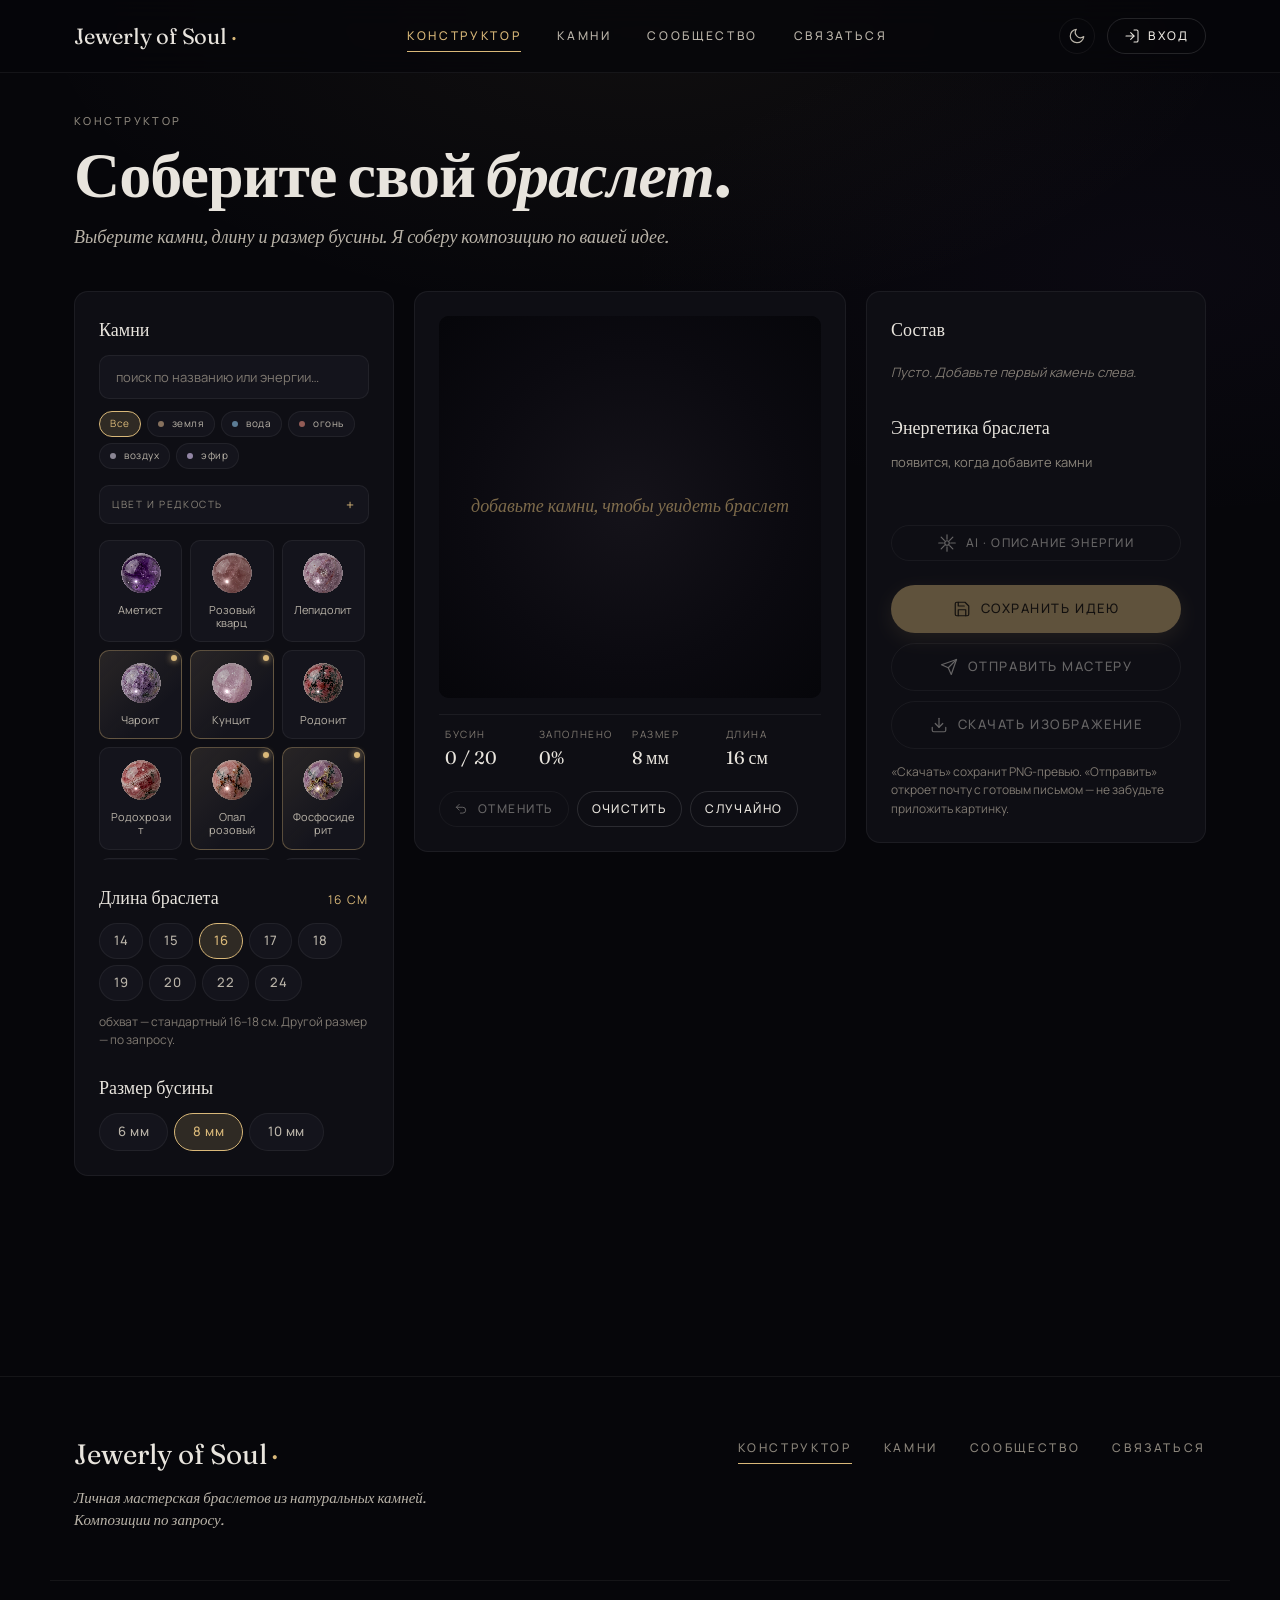
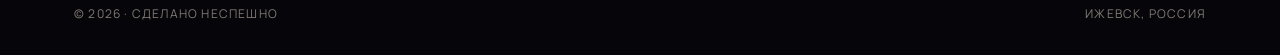
==== constructor.html @ 07721be3 "init: v2 (premium polish) — fork from kamushki_v2 stable" ====
<!DOCTYPE html>
<html lang="ru">
<head>
    <meta charset="UTF-8">
    <meta name="viewport" content="width=device-width, initial-scale=1">
    <script>(function(){try{var t=localStorage.getItem("auraline:v1:theme");document.documentElement.setAttribute("data-theme",t==="light"?"light":"dark");}catch(e){document.documentElement.setAttribute("data-theme","dark");}})();</script>
    <meta name="description" content="Конструктор браслетов Jewerly of Soul — собери свою композицию из натуральных камней.">
    <title>Конструктор · Jewerly of Soul</title>

    <link rel="preconnect" href="https://fonts.googleapis.com">
    <link rel="preconnect" href="https://fonts.gstatic.com" crossorigin>
    <link href="https://fonts.googleapis.com/css2?family=Fraunces:ital,opsz,wght@0,9..144,400;0,9..144,500;0,9..144,600;1,9..144,400&family=Manrope:wght@400;500;600;700&display=swap" rel="stylesheet">

    <link rel="icon" type="image/svg+xml" href="assets/favicon.svg">
    <link rel="apple-touch-icon" href="assets/favicon.svg">
    <link rel="manifest" href="manifest.webmanifest">
    <meta name="theme-color" content="#06060A">
    <meta property="og:type" content="website">
    <meta property="og:site_name" content="Jewerly of Soul">
    <meta property="og:image" content="assets/og-image.svg">
    <meta name="twitter:card" content="summary_large_image">
    <meta property="og:title" content="Конструктор браслета · Jewerly of Soul">
    <meta property="og:description" content="Соберите свой браслет из 66 натуральных камней. AI-описание энергии композиции, сохранение идеи в личный кабинет.">
    <meta property="og:locale" content="ru_RU">
    <meta name="twitter:title" content="Конструктор браслета · Jewerly of Soul">
    <meta name="twitter:description" content="Соберите свой браслет из 66 натуральных камней. AI-описание энергии композиции, сохранение идеи в личный кабинет.">
    <link rel="stylesheet" href="styles/base.css">
    <link rel="stylesheet" href="styles/layout.css">
    <link rel="stylesheet" href="styles/components.css">
    <link rel="stylesheet" href="styles/pages/constructor.css">
</head>
<body data-page="constructor">

    <header id="siteHeader"></header>

    <main class="constructor-page">
        <div class="container">

            <!-- ========== ЗАГОЛОВОК ========== -->
            <header class="constructor-hero">
                <p class="eyebrow">конструктор</p>
                <h1 class="h-1">Соберите свой <em>браслет</em>.</h1>
                <p class="lead">Выберите камни, длину и размер бусины. Я соберу композицию по вашей идее.</p>
            </header>

            <!-- ========== ТРИ КОЛОНКИ ========== -->
            <div class="constructor-grid">

                <!-- ---------- ЛЕВАЯ: палитра ---------- -->
                <aside class="panel panel--left">

                    <!-- Поиск + фильтры -->
                    <section class="panel__section">
                        <h2 class="panel__title">Камни</h2>
                        <input
                            type="search"
                            id="paletteSearch"
                            class="field"
                            placeholder="поиск по названию или энергии…"
                            aria-label="поиск камня">

                        <div class="filter-chips compact" id="elementFilters" role="group" aria-label="фильтр по стихиям">
                            <button class="chip is-active" data-el="all">Все</button>
                            <button class="chip" data-el="земля"  data-element="земля"><span class="chip__icon"></span>земля</button>
                            <button class="chip" data-el="вода"   data-element="вода"><span class="chip__icon"></span>вода</button>
                            <button class="chip" data-el="огонь"  data-element="огонь"><span class="chip__icon"></span>огонь</button>
                            <button class="chip" data-el="воздух" data-element="воздух"><span class="chip__icon"></span>воздух</button>
                            <button class="chip" data-el="эфир"   data-element="эфир"><span class="chip__icon"></span>эфир</button>
                        </div>

                        <details class="filter-extra">
                            <summary>цвет и редкость</summary>
                            <div class="filter-chips compact" id="colorFilters" role="group" aria-label="фильтр по цветам">
                                <button class="chip is-active" data-color="all">Любой</button>
                                <button class="chip color-chip" data-color="черные"     style="--swatch:#15151A">чёрный</button>
                                <button class="chip color-chip" data-color="белые"      style="--swatch:#E8E4DD">белый</button>
                                <button class="chip color-chip" data-color="прозрачные" style="--swatch:#C0CDE0">прозрачный</button>
                                <button class="chip color-chip" data-color="зеленые"    style="--swatch:#4D9B73">зелёный</button>
                                <button class="chip color-chip" data-color="синие"      style="--swatch:#1F3A8A">синий</button>
                                <button class="chip color-chip" data-color="голубые"    style="--swatch:#7BA8C9">голубой</button>
                                <button class="chip color-chip" data-color="красные"    style="--swatch:#B14924">красный</button>
                                <button class="chip color-chip" data-color="оранжевые"  style="--swatch:#D08A48">оранжевый</button>
                                <button class="chip color-chip" data-color="розовые"    style="--swatch:#E5AEC2">розовый</button>
                                <button class="chip color-chip" data-color="фиолетовые" style="--swatch:#7B5BA0">фиолетовый</button>
                                <button class="chip color-chip" data-color="золотые"    style="--swatch:#D9B879">золотой</button>
                                <button class="chip color-chip" data-color="коричневые" style="--swatch:#6E4A2E">коричневый</button>
                            </div>
                            <div class="filter-chips compact" id="rarityFilters" role="group" aria-label="фильтр по редкости" style="margin-top:6px">
                                <button class="chip is-active" data-rarity="all">Все</button>
                                <button class="chip" data-rarity="common">обычные</button>
                                <button class="chip" data-rarity="rare">редкие <span class="rare-dot"></span></button>
                            </div>
                        </details>

                        <div id="palette" class="palette" aria-label="каталог камней"></div>
                    </section>

                    <!-- Длина -->
                    <section class="panel__section">
                        <header class="panel__head">
                            <h2 class="panel__title">Длина браслета</h2>
                            <span id="lengthValue" class="panel__value">18 см</span>
                        </header>
                        <div class="length-chips" id="lengthChips" role="group" aria-label="длина браслета">
                            <button class="chip" data-len="14">14</button>
                            <button class="chip" data-len="15">15</button>
                            <button class="chip is-active" data-len="16">16</button>
                            <button class="chip" data-len="17">17</button>
                            <button class="chip" data-len="18">18</button>
                            <button class="chip" data-len="19">19</button>
                            <button class="chip" data-len="20">20</button>
                            <button class="chip" data-len="22">22</button>
                            <button class="chip" data-len="24">24</button>
                        </div>
                        <p class="panel__hint">обхват — стандартный 16–18 см. Другой размер — по запросу.</p>
                    </section>

                    <!-- Размер бусины -->
                    <section class="panel__section">
                        <header class="panel__head">
                            <h2 class="panel__title">Размер бусины</h2>
                        </header>
                        <div class="size-chips" id="sizeChips" role="group" aria-label="размер бусины">
                            <button class="chip" data-size="6">6 мм</button>
                            <button class="chip is-active" data-size="8">8 мм</button>
                            <button class="chip" data-size="10">10 мм</button>
                        </div>
                    </section>

                </aside>

                <!-- ---------- ЦЕНТР: сцена ---------- -->
                <section class="panel panel--stage">
                    <div class="stage" id="stage">
                        <canvas id="braceletCanvas" width="700" height="700" aria-label="превью браслета"></canvas>
                    </div>
                    <div class="stage-meta">
                        <div class="stage-meta__cell">
                            <span class="stage-meta__label">Бусин</span>
                            <span class="stage-meta__value" id="metaCount">0 / 0</span>
                        </div>
                        <div class="stage-meta__cell">
                            <span class="stage-meta__label">Заполнено</span>
                            <span class="stage-meta__value" id="metaFill">0%</span>
                        </div>
                        <div class="stage-meta__cell">
                            <span class="stage-meta__label">Размер</span>
                            <span class="stage-meta__value" id="metaSize">8 мм</span>
                        </div>
                        <div class="stage-meta__cell">
                            <span class="stage-meta__label">Длина</span>
                            <span class="stage-meta__value" id="metaLength">16 см</span>
                        </div>
                    </div>

                    <div class="stage-actions">
                        <button class="btn btn--ghost btn--sm" id="undoBtn" title="отменить (Ctrl+Z)">
                            <svg class="icon" viewBox="0 0 24 24"><path d="M9 14L4 9l5-5"/><path d="M4 9h11a5 5 0 0 1 0 10h-4"/></svg>
                            Отменить
                        </button>
                        <button class="btn btn--ghost btn--sm" id="clearBtn">Очистить</button>
                        <button class="btn btn--ghost btn--sm" id="randomBtn">Случайно</button>
                    </div>
                </section>

                <!-- ---------- ПРАВАЯ: состав ---------- -->
                <aside class="panel panel--right">

                    <section class="panel__section">
                        <h2 class="panel__title">Состав</h2>
                        <ul id="sequenceList" class="sequence" aria-label="состав браслета">
                            <li class="sequence__empty" id="seqEmpty">Пусто. Добавьте первый камень слева.</li>
                        </ul>
                    </section>

                    <section class="panel__section">
                        <h2 class="panel__title">Энергетика браслета</h2>
                        <div id="energyTags" class="energy-tags" aria-live="polite">
                            <span class="muted" style="font-size:13px;">появится, когда добавите камни</span>
                        </div>
                        <p id="energyHint" class="panel__hint" style="margin-top:14px"></p>
                        <button id="aiBtn" class="btn btn--ghost btn--sm" style="margin-top:14px" disabled>
                            <svg class="icon" viewBox="0 0 24 24"><circle cx="12" cy="12" r="3"/><path d="M12 1v6M12 17v6M4.22 4.22l4.24 4.24M15.54 15.54l4.24 4.24M1 12h6M17 12h6M4.22 19.78l4.24-4.24M15.54 8.46l4.24-4.24"/></svg>
                            AI · описание энергии
                        </button>
                        <div id="aiResult" class="ai-result" hidden></div>
                    </section>

                    <section class="panel__section panel__section--actions">
                        <button id="saveBtn" class="btn btn--primary btn--block" disabled>
                            <svg class="icon" viewBox="0 0 24 24"><path d="M19 21H5a2 2 0 0 1-2-2V5a2 2 0 0 1 2-2h11l5 5v11a2 2 0 0 1-2 2z"/><path d="M17 21v-8H7v8M7 3v5h8"/></svg>
                            Сохранить идею
                        </button>
                        <button id="sendBtn" class="btn btn--ghost btn--block" style="margin-top:10px" disabled>
                            <svg class="icon" viewBox="0 0 24 24"><path d="M22 2L11 13"/><path d="M22 2l-7 20-4-9-9-4 20-7z"/></svg>
                            Отправить мастеру
                        </button>
                        <button id="downloadBtn" class="btn btn--ghost btn--block" style="margin-top:10px" disabled>
                            <svg class="icon" viewBox="0 0 24 24"><path d="M21 15v4a2 2 0 0 1-2 2H5a2 2 0 0 1-2-2v-4"/><path d="M7 10l5 5 5-5"/><path d="M12 15V3"/></svg>
                            Скачать изображение
                        </button>
                        <p class="panel__hint" style="margin-top:14px">
                            «Скачать» сохранит PNG-превью. «Отправить» откроет почту с готовым письмом —
                            не забудьте приложить картинку.
                        </p>
                    </section>

                </aside>
            </div>
        </div>
    </main>

    <footer id="siteFooter"></footer>

    <script type="module" src="js/ui/layout.js"></script>
    <script type="module" src="js/pages/constructor.js"></script>
</body>
</html>
---- styles/base.css ----
/* =================================================================
 * base.css — reset + типографика + базовые элементы
 * ВАЖНО: @import должен быть ПЕРВОЙ строкой (после комментариев),
 * иначе токены не загрузятся и весь дизайн поедет.
 * ================================================================= */

@import url('tokens.css');

*, *::before, *::after { box-sizing: border-box; }
* { margin: 0; padding: 0; }

html { scroll-behavior: smooth; }

body {
    font-family: var(--font-ui);
    font-size: var(--text-base);
    line-height: 1.5;
    color: var(--text);
    background-color: var(--bg);
    background-image:
        radial-gradient(ellipse 80% 60% at 50% 0%, rgba(217, 184, 121, 0.05) 0%, transparent 60%),
        radial-gradient(ellipse 60% 40% at 90% 30%, rgba(124, 79, 191, 0.04) 0%, transparent 70%);
    background-attachment: fixed;
    min-height: 100vh;
    -webkit-font-smoothing: antialiased;
    text-rendering: optimizeLegibility;
}

img, svg, canvas, video { display: block; max-width: 100%; }

button, input, select, textarea {
    font: inherit;
    color: inherit;
    background: none;
    border: none;
}

button { cursor: pointer; }

a {
    color: inherit;
    text-decoration: none;
    transition: color var(--dur-mid) var(--ease);
}

a:hover { color: var(--accent); }

::selection { background: var(--accent-soft); color: var(--accent); }

/* --- Focus-rings (видимы только при keyboard-навигации) ------- */
:focus { outline: none; }
:focus-visible {
    outline: none;
    box-shadow: var(--focus-ring);
    border-radius: var(--radius-sm);
}
/* Для chip/button focus-ring подкручен под форму */
.chip:focus-visible,
.btn:focus-visible {
    outline: none;
    box-shadow: var(--focus-ring);
}

/* --- prefers-reduced-motion: гасим transition вне токенов ---- */
@media (prefers-reduced-motion: reduce) {
    *, *::before, *::after {
        animation-duration: 0.01ms !important;
        animation-iteration-count: 1 !important;
        transition-duration: 0.01ms !important;
        scroll-behavior: auto !important;
    }
}

/* --- Типографические утилиты ----------------------------------- */

.font-display {
    font-family: var(--font-display);
    font-weight: 400;
    letter-spacing: -0.01em;
    line-height: 1.1;
}

.font-display em,
.font-display .em {
    font-style: italic;
    color: var(--accent);
    font-weight: 400;
}

.eyebrow {
    font-family: var(--font-ui);
    font-size: var(--text-xxs);
    letter-spacing: 0.22em;
    text-transform: uppercase;
    color: var(--text-muted);
    font-weight: 500;
}

.muted { color: var(--text-muted); }
.soft  { color: var(--text-soft); }
.accent{ color: var(--accent); }

.h-1 { font-family: var(--font-display); font-size: clamp(40px, 6vw, var(--text-3xl)); line-height: 1.05; letter-spacing: -0.015em; }
.h-2 { font-family: var(--font-display); font-size: clamp(32px, 4vw, var(--text-2xl)); line-height: 1.1; letter-spacing: -0.01em; }
.h-3 { font-family: var(--font-display); font-size: var(--text-xl); line-height: 1.2; }
.h-4 { font-family: var(--font-display); font-size: var(--text-lg); line-height: 1.3; }

.lead {
    font-family: var(--font-display);
    font-style: italic;
    font-size: var(--text-md);
    color: var(--text-soft);
    line-height: 1.55;
}

/* --- Контейнер ------------------------------------------------- */

.container {
    width: 100%;
    max-width: var(--container);
    margin-inline: auto;
    padding-inline: var(--gutter);
}

/* --- Утилиты -------------------------------------------------- */

.is-hidden { display: none !important; }
.visually-hidden,
.sr-only {
    position: absolute; width: 1px; height: 1px;
    margin: -1px; padding: 0; border: 0;
    overflow: hidden; clip: rect(0 0 0 0);
    white-space: nowrap;
}

/* =================================================================
 * UTILITY CLASSES
 * Краткие переиспользуемые классы. Не злоупотреблять — для
 * крупных блоков лучше делать семантические BEM-классы.
 * ============================================================== */

/* Display */
.u-flex       { display: flex; }
.u-flex-col   { display: flex; flex-direction: column; }
.u-grid       { display: grid; }
.u-inline     { display: inline; }
.u-block      { display: block; }
.u-inline-block { display: inline-block; }
.u-inline-flex  { display: inline-flex; }

/* Flex выравнивание */
.u-items-center  { align-items: center; }
.u-items-start   { align-items: flex-start; }
.u-items-end     { align-items: flex-end; }
.u-items-baseline{ align-items: baseline; }
.u-justify-center  { justify-content: center; }
.u-justify-between { justify-content: space-between; }
.u-justify-end     { justify-content: flex-end; }
.u-flex-wrap     { flex-wrap: wrap; }
.u-flex-1        { flex: 1; }

/* Gap по spacing-токенам */
.u-gap-1 { gap: var(--space-1); }
.u-gap-2 { gap: var(--space-2); }
.u-gap-3 { gap: var(--space-3); }
.u-gap-4 { gap: var(--space-4); }
.u-gap-5 { gap: var(--space-5); }
.u-gap-6 { gap: var(--space-6); }
.u-gap-7 { gap: var(--space-7); }

/* Margin top/bottom по spacing-токенам */
.u-mt-1 { margin-top: var(--space-1); }
.u-mt-2 { margin-top: var(--space-2); }
.u-mt-3 { margin-top: var(--space-3); }
.u-mt-4 { margin-top: var(--space-4); }
.u-mt-5 { margin-top: var(--space-5); }
.u-mt-6 { margin-top: var(--space-6); }
.u-mt-7 { margin-top: var(--space-7); }
.u-mb-1 { margin-bottom: var(--space-1); }
.u-mb-2 { margin-bottom: var(--space-2); }
.u-mb-3 { margin-bottom: var(--space-3); }
.u-mb-4 { margin-bottom: var(--space-4); }
.u-mb-5 { margin-bottom: var(--space-5); }
.u-mb-6 { margin-bottom: var(--space-6); }
.u-mb-7 { margin-bottom: var(--space-7); }

/* Текстовые утилиты */
.u-text-xs    { font-size: var(--text-xs); }
.u-text-sm    { font-size: var(--text-sm); }
.u-text-base  { font-size: var(--text-base); }
.u-text-md    { font-size: var(--text-md); }
.u-text-lg    { font-size: var(--text-lg); }
.u-text-center{ text-align: center; }
.u-text-right { text-align: right; }
.u-text-left  { text-align: left; }
.u-uppercase  { text-transform: uppercase; letter-spacing: 0.12em; }

/* Цвета */
.u-text-muted   { color: var(--text-muted); }
.u-text-soft    { color: var(--text-soft); }
.u-text-faint   { color: var(--text-faint); }
.u-text-accent  { color: var(--accent); }

/* Ширина / выравнивание */
.u-full     { width: 100%; }
.u-max-w-sm { max-width: 420px; }
.u-max-w-md { max-width: 640px; }
.u-max-w-lg { max-width: 920px; }
.u-mx-auto  { margin-inline: auto; }

/* Радиус */
.u-rounded-sm { border-radius: var(--radius-sm); }
.u-rounded-md { border-radius: var(--radius-md); }
.u-rounded-lg { border-radius: var(--radius-lg); }
.u-rounded-full { border-radius: var(--radius-full); }

.divider {
    height: 1px;
    background: var(--border);
    margin-block: 80px;
}

/* ----- Премиум-разделитель «золотая нить»: расходится из тонкой
 *       линии в центре в прозрачные концы. Используется между
 *       секциями ради «дыхания» полотна.
 */
.divider-thin {
    display: block;
    width: 100%;
    height: 1px;
    border: 0;
    margin-block: var(--space-9);
    background: linear-gradient(
        to right,
        transparent 0%,
        rgba(217, 184, 121, 0.32) 50%,
        transparent 100%
    );
}

@media (max-width: 720px) {
    .divider { margin-block: 48px; }
    .divider-thin { margin-block: var(--space-7); }
    :root { --gutter: 16px; }
}

/* =================================================================
 * SCROLL-REVEAL — общая анимация появления секций
 * Все блоки с [data-reveal] стартуют opacity:0 + translateY,
 * после .is-revealed мягко въезжают.
 * ============================================================== */

[data-reveal] {
    opacity: 0;
    transform: translateY(28px);
    transition:
        opacity calc(var(--dur-page) * 0.9) var(--ease-out),
        transform calc(var(--dur-page) * 0.9) var(--ease-out);
    will-change: opacity, transform;
}

[data-reveal].is-revealed {
    opacity: 1;
    transform: translateY(0);
}

/* Stagger для прямых детей — задержка через CSS-переменную */
.reveal-stagger-child {
    opacity: 0;
    transform: translateY(20px);
    animation: reveal-fade-up var(--dur-page) var(--ease-out) forwards;
    animation-delay: var(--reveal-delay, 0ms);
}

@keyframes reveal-fade-up {
    from { opacity: 0; transform: translateY(20px); }
    to   { opacity: 1; transform: translateY(0); }
}

@media (prefers-reduced-motion: reduce) {
    [data-reveal], [data-reveal].is-revealed,
    .reveal-stagger-child {
        opacity: 1 !important;
        transform: none !important;
        animation: none !important;
        transition: none !important;
    }
}

/* =================================================================
 * VIEW TRANSITIONS API — плавный кроссфейд между страницами
 * (Chrome/Edge 126+; Firefox/Safari игнорируют).
 * ============================================================== */

@view-transition {
    navigation: auto;
}

::view-transition-old(root),
::view-transition-new(root) {
    animation-duration: 320ms;
    animation-timing-function: cubic-bezier(0.4, 0, 0.2, 1);
}

::view-transition-old(root) {
    animation-name: vt-fade-out;
}
::view-transition-new(root) {
    animation-name: vt-fade-in;
}

@keyframes vt-fade-out {
    from { opacity: 1; }
    to   { opacity: 0; }
}
@keyframes vt-fade-in {
    from { opacity: 0; transform: translateY(8px); }
    to   { opacity: 1; transform: translateY(0); }
}

@media (prefers-reduced-motion: reduce) {
    ::view-transition-old(root),
    ::view-transition-new(root) { animation: none; }
}

/* =================================================================
 * DISPLAY-ТИПОГРАФИКА
 * Гипер-крупные размеры для премиум-акцентов (proof-цифры,
 * редкие keynote-заголовки).
 * ============================================================== */

.h-display-xl {
    font-family: var(--font-display);
    font-size: clamp(64px, 12vw, 144px);
    line-height: 0.95;
    letter-spacing: -0.035em;
    font-weight: 400;
}

.h-display-xl em {
    font-style: italic;
    color: var(--accent);
    font-weight: 400;
}

/* keynote-цифра — для proof-блоков, статистики */
.keynote-num {
    font-family: var(--font-display);
    font-size: clamp(32px, 5vw, 56px);
    line-height: 1;
    letter-spacing: -0.02em;
    color: var(--accent);
    font-weight: 400;
}
---- styles/layout.css ----
/* =================================================================
 * layout.css — site-header, site-footer
 * ================================================================= */

/* --- Шапка ---------------------------------------------------- */

.site-header {
    position: sticky;
    top: 0;
    z-index: 50;
    background: rgba(6, 6, 10, 0.75);
    backdrop-filter: blur(14px);
    -webkit-backdrop-filter: blur(14px);
    border-bottom: 1px solid var(--border);
}

.site-header__inner {
    display: flex;
    align-items: center;
    justify-content: space-between;
    height: 72px;
    width: 100%;
    max-width: var(--container);
    margin-inline: auto;
    padding-inline: var(--gutter);
}

.site-header__brand {
    font-family: var(--font-display);
    font-size: 22px;
    letter-spacing: -0.01em;
    color: var(--text);
}

.site-header__brand::after {
    content: '·';
    color: var(--accent);
    margin-left: 4px;
}

.site-nav {
    display: flex;
    gap: 36px;
    align-items: center;
}

.site-nav__link {
    font-size: var(--text-xs);
    letter-spacing: 0.22em;
    text-transform: uppercase;
    color: var(--text-soft);
    font-weight: 500;
    padding-block: 6px;
    border-bottom: 1px solid transparent;
    transition: color var(--dur-mid) var(--ease), border-color var(--dur-mid) var(--ease);
}

.site-nav__link:hover { color: var(--text); }

.site-nav__link.is-active {
    color: var(--accent);
    border-bottom-color: var(--accent);
}

/* Legacy: гамбургер и крестик больше не рендерятся в layout.js,
   но стили оставлены скрытыми на случай сторонних use-case'ов. */
.site-nav__toggle,
.site-nav__close { display: none; }

/* --- Theme toggle (sun/moon в шапке) ------------------------ */

.theme-toggle {
    width: 36px;
    height: 36px;
    border-radius: var(--radius-full);
    border: 1px solid var(--border);
    color: var(--text-soft);
    display: inline-flex;
    align-items: center;
    justify-content: center;
    position: relative;
    background: transparent;
    transition:
        background var(--dur-mid) var(--ease),
        color var(--dur-mid) var(--ease),
        border-color var(--dur-mid) var(--ease);
}
.theme-toggle:hover {
    color: var(--accent);
    border-color: var(--accent);
    background: var(--accent-soft);
}
.theme-toggle__icon {
    position: absolute;
    inset: 0;
    margin: auto;
    stroke: currentColor;
    fill: none;
    stroke-width: 1.6;
    stroke-linecap: round;
    stroke-linejoin: round;
    transition: opacity var(--dur-mid) var(--ease), transform var(--dur-slow) var(--ease-out);
}

/* Когда сейчас тёмная — показываем солнце (значит «переключи в светлую»);
   когда светлая — показываем луну. data-theme на самой кнопке выставляет layout.js */
.theme-toggle[data-theme="dark"] .theme-toggle__icon--sun  { opacity: 1; transform: rotate(0deg);  }
.theme-toggle[data-theme="dark"] .theme-toggle__icon--moon { opacity: 0; transform: rotate(-90deg); }
.theme-toggle[data-theme="light"] .theme-toggle__icon--moon { opacity: 1; transform: rotate(0deg);  }
.theme-toggle[data-theme="light"] .theme-toggle__icon--sun  { opacity: 0; transform: rotate(90deg); }

/* --- Actions-блок справа: theme + user (всегда виден) ------- */

.site-header__actions {
    display: inline-flex;
    align-items: center;
    gap: 12px;
}

/* --- User slot: кнопка профиля / входа ----------------------- */

.user-slot {
    display: inline-flex;
    align-items: center;
    gap: 10px;
    padding: 4px 14px 4px 4px;
    border: 1px solid var(--border-strong);
    border-radius: 999px;
    color: var(--text);
    transition:
        border-color var(--dur-mid) var(--ease),
        background var(--dur-mid) var(--ease),
        color var(--dur-mid) var(--ease);
}
.user-slot:hover {
    border-color: var(--accent);
    color: var(--accent);
    background: var(--accent-soft);
}
.user-slot.is-active {
    border-color: var(--accent);
    color: var(--accent);
}

.user-slot .avatar {
    width: 28px;
    height: 28px;
    font-size: 11px;
}

.user-slot__name {
    font-size: var(--text-xs);
    letter-spacing: 0.08em;
    text-transform: uppercase;
    max-width: 140px;
    white-space: nowrap;
    overflow: hidden;
    text-overflow: ellipsis;
}

/* Гостевой режим: иконка-стрелка-вход + слово «Вход» */
.user-slot--guest {
    padding: 8px 16px;
    gap: 8px;
}
.user-slot__icon {
    width: 16px;
    height: 16px;
}
.user-slot__label {
    font-size: var(--text-xs);
    letter-spacing: 0.18em;
    text-transform: uppercase;
    font-weight: 500;
}

/* --- Legacy: оставляем для совместимости ------------------- */

.site-nav__user {
    display: inline-flex;
    align-items: center;
}

.user-menu {
    position: relative;
}

.user-menu__btn {
    display: inline-flex;
    align-items: center;
    gap: 10px;
    padding: 4px 12px 4px 4px;
    border: 1px solid var(--border);
    border-radius: 999px;
    color: var(--text);
    transition: border-color var(--dur-mid) var(--ease), background var(--dur-mid) var(--ease);
}

.user-menu__btn:hover { border-color: var(--border-strong); background: var(--bg-elev-1); }

.user-menu__btn .avatar { width: 28px; height: 28px; font-size: 11px; }

.user-menu__name {
    font-size: var(--text-xs);
    letter-spacing: 0.08em;
    text-transform: uppercase;
    color: var(--text-soft);
    max-width: 140px;
    white-space: nowrap;
    overflow: hidden;
    text-overflow: ellipsis;
}

.user-menu__dropdown {
    position: absolute;
    top: calc(100% + 8px);
    right: 0;
    min-width: 200px;
    background: var(--bg-elev-1);
    border: 1px solid var(--border);
    border-radius: var(--radius-md);
    box-shadow: var(--shadow-card);
    overflow: hidden;
    z-index: 60;
}

.user-menu__item {
    display: flex;
    align-items: center;
    gap: 10px;
    width: 100%;
    padding: 11px 16px;
    color: var(--text-soft);
    font-size: var(--text-sm);
    text-align: left;
    transition: background var(--dur-mid) var(--ease), color var(--dur-mid) var(--ease);
    border: none;
    background: none;
    cursor: pointer;
}
.user-menu__item:hover { background: var(--bg-elev-2); color: var(--text); }
.user-menu__item--danger { color: var(--text-muted); border-top: 1px solid var(--border); }
.user-menu__item--danger:hover { color: var(--el-fire); }
.user-menu__item .icon { width: 16px; height: 16px; }

/* --- Подвал --------------------------------------------------- */

.site-footer {
    margin-top: 120px;
    border-top: 1px solid var(--border);
    padding-block: 56px 32px;
}

.site-footer__inner {
    display: grid;
    grid-template-columns: 1fr auto;
    gap: 40px;
    align-items: start;
    width: 100%;
    max-width: var(--container);
    margin-inline: auto;
    padding-inline: var(--gutter);
}

.site-footer__brand {
    font-family: var(--font-display);
    font-size: 28px;
    margin-bottom: 12px;
}

.site-footer__brand::after { content: '·'; color: var(--accent); margin-left: 4px; }

.site-footer__tagline {
    font-family: var(--font-display);
    font-style: italic;
    color: var(--text-soft);
    max-width: 420px;
    line-height: 1.5;
}

.site-footer__nav {
    display: flex;
    gap: 32px;
    flex-wrap: wrap;
    align-items: center;
}

.site-footer__nav .site-nav__link { color: var(--text-muted); }
.site-footer__nav .site-nav__link:hover { color: var(--text); }

.site-footer__bottom {
    width: 100%;
    max-width: var(--container);
    margin: 48px auto 0;
    padding: 24px var(--gutter) 0;
    border-top: 1px solid var(--border);
    display: flex;
    justify-content: space-between;
    align-items: center;
    font-size: var(--text-xs);
    color: var(--text-faint);
    letter-spacing: 0.1em;
    text-transform: uppercase;
}

/* --- Mobile / Adaptive --------------------------------------- */

@media (max-width: 880px) {
    .site-nav { gap: 24px; }
    .site-nav__link { font-size: 11px; letter-spacing: 0.18em; }
}

/* На mobile (≤720px): центральная навигация уходит — заменяет
   её постоянная bottom-nav снизу. В шапке остаются только
   бренд + theme-toggle + user-slot (вход/профиль). */
@media (max-width: 720px) {
    .site-header__inner { height: 60px; }
    .site-header__brand { font-size: 18px; color: var(--text); }

    /* Скрываем центральную навигацию полностью — она дублируется
       в bottom-nav, который теперь всегда виден */
    .site-nav { display: none; }

    .site-header__actions { gap: 8px; }
    .user-slot__name { max-width: 100px; }

    .site-footer__inner { grid-template-columns: 1fr; }
    .site-footer__bottom { flex-direction: column; gap: var(--space-3); }

    /* Поднимаем подвал чуть выше bottom-bar */
    .site-footer { padding-bottom: calc(72px + var(--space-7)); }
}

/* =========================================================
 * Bottom navigation для мобильных — постоянная панель из
 * 5 главных разделов на расстоянии большого пальца.
 * ========================================================= */

.bottom-nav {
    display: none;
}

@media (max-width: 720px) {
    .bottom-nav {
        position: fixed;
        bottom: 0; left: 0; right: 0;
        z-index: 60;
        display: grid;
        grid-template-columns: repeat(5, 1fr);   /* 5 пунктов */
        background: var(--bg);                   /* сплошной фон */
        border-top: 1px solid var(--border);
        padding-bottom: env(safe-area-inset-bottom, 0);
        box-shadow: 0 -8px 24px rgba(0, 0, 0, 0.35);
    }
    .bottom-nav__link {
        display: flex;
        flex-direction: column;
        align-items: center;
        justify-content: center;
        gap: 4px;
        min-height: 64px;
        padding: var(--space-2) 4px;
        font-size: 10px;
        letter-spacing: 0.08em;
        text-transform: uppercase;
        color: var(--text-muted);
        transition:
            color var(--dur-mid) var(--ease),
            background var(--dur-mid) var(--ease);
    }
    .bottom-nav__link.is-active {
        color: var(--accent);
        background: linear-gradient(to bottom, rgba(217, 184, 121, 0.08), transparent);
    }
    .bottom-nav__link:active { background: var(--bg-elev-2); }
    .bottom-nav__icon {
        width: 22px;
        height: 22px;
        stroke: currentColor;
        fill: none;
        stroke-width: 1.6;
        stroke-linecap: round;
        stroke-linejoin: round;
    }
}

/* На очень узких — Связь/Лента остаются читаемыми */
@media (max-width: 380px) {
    .bottom-nav__link { font-size: 9px; padding: var(--space-2) 2px; }
    .bottom-nav__icon { width: 20px; height: 20px; }
}
---- styles/components.css ----
/* =================================================================
 * components.css — переиспользуемые UI-компоненты:
 * кнопки, чипы, карточки, поля ввода
 * ================================================================= */

/* ---------- Кнопки -------------------------------------------- */

.btn {
    display: inline-flex;
    align-items: center;
    justify-content: center;
    gap: 10px;
    height: 48px;
    padding: 0 28px;
    border-radius: 999px;
    font-size: var(--text-sm);
    font-weight: 500;
    letter-spacing: 0.12em;
    text-transform: uppercase;
    border: 1px solid transparent;
    transition: all var(--dur-mid) var(--ease);
    white-space: nowrap;
}

.btn:disabled {
    opacity: 0.4;
    cursor: not-allowed;
}

.btn--primary {
    background: var(--accent);
    color: var(--accent-fg);
    box-shadow: 0 6px 20px rgba(217, 184, 121, 0.25);
}
.btn--primary:hover:not(:disabled) {
    background: var(--accent-hover);
    transform: translateY(-1px);
    box-shadow: 0 8px 26px rgba(217, 184, 121, 0.35);
}

.btn--ghost {
    background: transparent;
    color: var(--text);
    border-color: var(--border-strong);
}
.btn--ghost:hover:not(:disabled) {
    border-color: var(--accent);
    color: var(--accent);
}

.btn--sm {
    height: 36px;
    padding: 0 18px;
    font-size: var(--text-xs);
}

.btn--block { width: 100%; }

.btn__arrow { font-size: 1.1em; line-height: 1; transition: transform var(--dur-mid) var(--ease); }
.btn:hover .btn__arrow { transform: translateX(3px); }

/* ---------- Чипы --------------------------------------------- */

.chip {
    display: inline-flex;
    align-items: center;
    gap: 8px;
    height: 32px;
    padding: 0 14px;
    border-radius: var(--radius-full);
    background: var(--bg-elev-2);
    border: 1px solid var(--border);
    color: var(--text-soft);
    font-size: var(--text-xs);
    letter-spacing: 0.08em;
    text-transform: uppercase;
    transition: background var(--dur-mid) var(--ease),
                color var(--dur-mid) var(--ease),
                border-color var(--dur-mid) var(--ease),
                box-shadow var(--dur-mid) var(--ease);
    cursor: pointer;
    user-select: none;
}

/* На mobile увеличиваем все интерактивные элементы до 44px */
@media (max-width: 720px) {
    .chip { height: var(--tap-target); padding: 0 18px; }
    .filter-chips.compact .chip { height: 38px; }
}

.chip:hover { color: var(--text); border-color: var(--border-strong); }
.chip.is-active {
    background: var(--accent-soft);
    border-color: var(--accent);
    color: var(--accent);
}

.chip__icon {
    width: 6px; height: 6px;
    border-radius: 50%;
    background: currentColor;
    opacity: 0.7;
}

.chip[data-element="земля"] .chip__icon { color: var(--el-earth); }
.chip[data-element="воздух"] .chip__icon { color: var(--el-air); }
.chip[data-element="вода"]  .chip__icon { color: var(--el-water); }
.chip[data-element="огонь"] .chip__icon { color: var(--el-fire); }
.chip[data-element="эфир"]  .chip__icon { color: var(--el-ether); }

/* ---------- Карточки ----------------------------------------- */

.card {
    background: var(--bg-elev-1);
    border: 1px solid var(--border);
    border-radius: var(--radius-lg);
    padding: 28px;
    transition: border-color var(--dur-mid) var(--ease), transform var(--dur-mid) var(--ease);
}

.card--interactive { cursor: pointer; }
.card--interactive:hover {
    border-color: var(--border-strong);
    transform: translateY(-2px);
}

.card__head {
    display: flex;
    justify-content: space-between;
    align-items: baseline;
    margin-bottom: 18px;
}

.card__title {
    font-family: var(--font-display);
    font-size: var(--text-md);
    line-height: 1.3;
    color: var(--text);
}

.card__meta {
    font-size: var(--text-xxs);
    letter-spacing: 0.18em;
    text-transform: uppercase;
    color: var(--text-faint);
}

.card__desc {
    color: var(--text-muted);
    font-size: var(--text-sm);
    line-height: 1.55;
    margin-top: 4px;
}

/* ---------- Поля ввода ---------------------------------------- */

.field {
    width: 100%;
    height: 44px;
    padding: 0 16px;
    background: var(--bg-elev-2);
    border: 1px solid var(--border);
    border-radius: var(--radius-md);
    color: var(--text);
    font-size: var(--text-sm);
    transition: border-color var(--dur-mid) var(--ease);
}

.field:focus { outline: none; border-color: var(--accent); }
.field::placeholder { color: var(--text-faint); }

textarea.field {
    height: auto;
    min-height: 140px;
    padding: 14px 16px;
    resize: vertical;
    line-height: 1.55;
    font-family: inherit;
}

.field-label {
    display: block;
    font-size: var(--text-xxs);
    letter-spacing: 0.18em;
    text-transform: uppercase;
    color: var(--text-muted);
    margin-bottom: 8px;
}

/* ---------- Бэйджи стихий ------------------------------------- */

.element-tag {
    display: inline-flex;
    align-items: center;
    gap: 6px;
    font-size: var(--text-xxs);
    letter-spacing: 0.16em;
    text-transform: uppercase;
    color: var(--text-soft);
}

.element-tag::before {
    content: '';
    display: inline-block;
    width: 6px; height: 6px;
    border-radius: 50%;
    background: currentColor;
    opacity: 0.7;
}

.element-tag[data-el="земля"]  { color: var(--el-earth); }
.element-tag[data-el="воздух"] { color: var(--el-air); }
.element-tag[data-el="вода"]   { color: var(--el-water); }
.element-tag[data-el="огонь"]  { color: var(--el-fire); }
.element-tag[data-el="эфир"]   { color: var(--el-ether); }

/* ---------- Иконки ------------------------------------------- */

.icon {
    width: 18px;
    height: 18px;
    stroke: currentColor;
    fill: none;
    stroke-width: 1.6;
    stroke-linecap: round;
    stroke-linejoin: round;
}

/* ---------- Скроллбар (тонкий, в духе бренда) ----------------- */

::-webkit-scrollbar { width: 8px; height: 8px; }
::-webkit-scrollbar-track { background: transparent; }
::-webkit-scrollbar-thumb {
    background: var(--bg-elev-3);
    border-radius: 4px;
}
::-webkit-scrollbar-thumb:hover { background: var(--border-strong); }

/* =================================================================
 * TOASTS
 * ============================================================== */

.toast-stack {
    position: fixed;
    right: 24px;
    bottom: 24px;
    z-index: 1000;
    display: flex;
    flex-direction: column;
    gap: 10px;
    pointer-events: none;
}

.toast {
    pointer-events: auto;
    min-width: 220px;
    max-width: 360px;
    padding: 12px 16px;
    background: var(--bg-elev-1);
    border: 1px solid var(--border);
    border-radius: var(--radius-md);
    color: var(--text);
    font-size: var(--text-sm);
    line-height: 1.4;
    box-shadow: var(--shadow-card);
    opacity: 0;
    transform: translateY(8px);
    transition: opacity var(--dur-mid) var(--ease), transform var(--dur-mid) var(--ease);
}

.toast.is-in  { opacity: 1; transform: translateY(0); }
.toast.is-out { opacity: 0; transform: translateY(8px); }

.toast--success { border-color: rgba(110, 200, 140, 0.4); }
.toast--success::before { content: '✓ '; color: rgb(150, 220, 170); font-weight: 600; }
.toast--error   { border-color: rgba(220, 110, 110, 0.45); }
.toast--error::before   { content: '! '; color: rgb(230, 130, 130); font-weight: 600; }
.toast--warn    { border-color: rgba(220, 180, 110, 0.45); }
.toast--info    { border-color: var(--border-strong); }

/* =================================================================
 * MODAL
 * ============================================================== */

.modal-backdrop {
    position: fixed;
    inset: 0;
    z-index: 900;
    background: rgba(6, 6, 10, 0.78);
    backdrop-filter: blur(8px);
    -webkit-backdrop-filter: blur(8px);
    display: flex;
    align-items: center;
    justify-content: center;
    padding: 24px;
    opacity: 0;
    transition: opacity var(--dur-mid) var(--ease);
}
.modal-backdrop.is-in  { opacity: 1; }
.modal-backdrop.is-out { opacity: 0; }

.modal {
    width: 100%;
    max-width: 520px;
    max-height: calc(100vh - 48px);
    overflow-y: auto;
    background: var(--bg-elev-1);
    border: 1px solid var(--border);
    border-radius: var(--radius-lg);
    box-shadow: var(--shadow-soft);
    transform: scale(0.96);
    transition: transform var(--dur-mid) var(--ease);
}
.modal-backdrop.is-in .modal { transform: scale(1); }

.modal__head {
    display: flex;
    align-items: center;
    justify-content: space-between;
    gap: 16px;
    padding: 22px 24px 14px;
    border-bottom: 1px solid var(--border);
}

.modal__title {
    font-family: var(--font-display);
    font-size: var(--text-lg);
    margin: 0;
}

.modal__close {
    width: 32px; height: 32px;
    color: var(--text-muted);
    font-size: 24px;
    line-height: 1;
    border-radius: 50%;
    transition: color var(--dur-mid) var(--ease), background var(--dur-mid) var(--ease);
}
.modal__close:hover { color: var(--text); background: var(--bg-elev-2); }

.modal__body { padding: 22px 24px; }

.modal__actions {
    display: flex;
    justify-content: flex-end;
    gap: 10px;
    padding: 0 24px 22px;
    flex-wrap: wrap;
}

/* =================================================================
 * SKELETONS
 * ============================================================== */

@keyframes skeleton-shimmer {
    0%   { background-position: -200% 0; }
    100% { background-position: 200% 0; }
}

.skeleton {
    display: block;
    background: linear-gradient(90deg,
        var(--bg-elev-2) 0%,
        var(--bg-elev-3) 50%,
        var(--bg-elev-2) 100%);
    background-size: 200% 100%;
    animation: skeleton-shimmer 1.6s linear infinite;
    border-radius: var(--radius-sm);
    height: 14px;
}

.skeleton--circle { width: 88px; height: 88px; border-radius: 50%; }
.skeleton--line   { height: 12px; }
.skeleton--line-lg { height: 18px; width: 75%; }

.skeleton-card {
    background: var(--bg-elev-1);
    border: 1px solid var(--border);
    border-radius: var(--radius-lg);
    padding: 22px;
    display: flex;
    flex-direction: column;
    align-items: center;
}

/* =================================================================
 * AVATAR (компонент для шапки/профиля/карточек)
 * ============================================================== */

.avatar {
    display: inline-flex;
    align-items: center;
    justify-content: center;
    flex-shrink: 0;
    width: 36px;
    height: 36px;
    border-radius: 50%;
    background: var(--accent-soft);
    color: var(--accent);
    font-size: 13px;
    font-weight: 500;
    letter-spacing: 0.04em;
    text-transform: uppercase;
    font-family: var(--font-ui);
}

.avatar--lg { width: 80px; height: 80px; font-size: 24px; }
.avatar--xl { width: 120px; height: 120px; font-size: 32px; }

/* =================================================================
 * IDEA-КАРТОЧКА (общий компонент для profile/inspiration)
 * ============================================================== */

.idea-card {
    display: block;
    position: relative;
    background: var(--bg-elev-1);
    border: 1px solid var(--border);
    border-radius: var(--radius-lg);
    overflow: hidden;
    color: inherit;
    text-decoration: none;
    transform-style: preserve-3d;
    transform:
        perspective(1000px)
        rotateX(var(--tilt-x, 0deg))
        rotateY(var(--tilt-y, 0deg))
        translateY(calc(var(--tilt-active, 0) * -4px));
    transition:
        transform var(--dur-mid) var(--ease-out),
        border-color var(--dur-mid) var(--ease),
        box-shadow var(--dur-mid) var(--ease-out);
    will-change: transform;
}
.idea-card:hover {
    border-color: var(--accent);
    box-shadow: var(--shadow-md), var(--shadow-accent);
    color: inherit;
}

.idea-card__visual {
    width: 100%;
    aspect-ratio: 1;
    background: radial-gradient(circle at 50% 50%, #161219 0%, #06060A 75%);
    display: flex;
    align-items: center;
    justify-content: center;
    border-bottom: 1px solid var(--border);
    position: relative;
    overflow: hidden;
}
.idea-card__visual canvas { width: 100%; height: 100%; }

/* Glare-блик при tilt — лёгкий, не «дешёвый» */
.idea-card__visual::after {
    content: '';
    position: absolute;
    inset: 0;
    background: radial-gradient(circle at
        calc(50% + var(--tilt-shift-x, 0px) * 4)
        calc(50% + var(--tilt-shift-y, 0px) * 4),
        rgba(255,255,255,0.06) 0%,
        transparent 35%);
    opacity: var(--tilt-active, 0);
    pointer-events: none;
    transition: opacity var(--dur-mid) var(--ease);
}

.idea-card__body {
    padding: var(--space-4) var(--space-5) var(--space-5);
    display: flex;
    flex-direction: column;
    gap: var(--space-2);
}

.idea-card__title {
    font-family: var(--font-display);
    font-size: var(--text-md);
    line-height: 1.25;
}

/* Sub-строка скрыта по умолчанию — у нас минимализм */
.idea-card__sub {
    display: none;
}

.idea-card__author {
    display: flex; align-items: center; gap: var(--space-2);
    color: var(--text-muted);
    font-size: var(--text-xs);
}
.idea-card__author .avatar { width: 22px; height: 22px; font-size: 9px; }

.idea-card__badge {
    display: inline-block;
    font-size: 10px;
    letter-spacing: 0.16em;
    text-transform: uppercase;
    color: var(--text-muted);
}
.idea-card__badge--draft { color: var(--text-faint); font-style: italic; }

.idea-card__like {
    display: inline-flex; align-items: center; gap: 4px;
    font-size: var(--text-xs);
    color: var(--text-soft);
}
.idea-card__like.is-active { color: var(--accent); }

/* =================================================================
 * PREMIUM CURSOR — золотая точка + кольцо с инерцией
 * Активируется через body.cursor-on (выставляется в cursor.js
 * только на desktop, не на touch).
 * ============================================================== */

.cursor-dot,
.cursor-ring {
    position: fixed;
    top: 0; left: 0;
    pointer-events: none;
    z-index: 10000;
    mix-blend-mode: screen;
    opacity: 0;
    transition: opacity var(--dur-mid) var(--ease);
    will-change: transform;
}

.cursor-dot {
    width: 6px; height: 6px;
    background: var(--accent);
    border-radius: 50%;
    box-shadow: 0 0 12px rgba(217, 184, 121, 0.6);
}

.cursor-ring {
    width: 32px; height: 32px;
    border: 1px solid rgba(217, 184, 121, 0.45);
    border-radius: 50%;
    transition:
        opacity var(--dur-mid) var(--ease),
        width var(--dur-mid) var(--ease-out),
        height var(--dur-mid) var(--ease-out),
        border-color var(--dur-mid) var(--ease),
        background var(--dur-mid) var(--ease);
}

/* Hover на интерактивных — кольцо вырастает + золотой фон */
.cursor-ring.is-interactive {
    width: 56px;
    height: 56px;
    border-color: var(--accent);
    background: rgba(217, 184, 121, 0.10);
}

/* Click — кольцо сжимается */
.cursor-ring.is-clicked {
    width: 20px;
    height: 20px;
    border-color: var(--accent);
}

/* Скрываем системный курсор только когда кастомный точно работает */
body.cursor-on,
body.cursor-on a,
body.cursor-on button,
body.cursor-on input,
body.cursor-on textarea,
body.cursor-on select,
body.cursor-on .chip,
body.cursor-on .stone-chip,
body.cursor-on [data-tilt] {
    cursor: none;
}

/* На touch — никогда не отключаем системный курсор */
@media (hover: none) {
    body.cursor-on, body.cursor-on * { cursor: auto; }
    .cursor-dot, .cursor-ring { display: none; }
}

/* prefers-reduced-motion — выключаем кастомный курсор */
@media (prefers-reduced-motion: reduce) {
    .cursor-dot, .cursor-ring { display: none; }
    body.cursor-on, body.cursor-on * { cursor: auto; }
}

/* ---- Overlay по hover — показывает sub-информацию ---- */
.idea-card__overlay {
    position: absolute;
    left: 0; right: 0; bottom: 0;
    padding: var(--space-5) var(--space-5) var(--space-4);
    background: linear-gradient(to top,
        rgba(6, 6, 10, 0.92) 0%,
        rgba(6, 6, 10, 0.78) 50%,
        rgba(6, 6, 10, 0) 100%);
    display: flex;
    flex-direction: column;
    gap: var(--space-2);
    transform: translateY(100%);
    opacity: 0;
    pointer-events: none;
    transition:
        transform var(--dur-mid) var(--ease-out),
        opacity var(--dur-mid) var(--ease-out);
}
.idea-card:hover .idea-card__overlay {
    transform: translateY(0);
    opacity: 1;
}

.idea-card__overlay-info {
    display: flex;
    gap: var(--space-3);
    font-size: 11px;
    letter-spacing: 0.06em;
    color: var(--text-soft);
}
---- styles/pages/constructor.css ----
/* =================================================================
 * constructor.css — главная рабочая страница
 * ================================================================= */

.constructor-page { padding-block: 40px 80px; }

.constructor-hero {
    max-width: 720px;
    margin-bottom: 40px;
}
.constructor-hero .lead { margin-top: 16px; }
.constructor-hero h1 { margin-top: 10px; }

/* --- Сетка трёх колонок -------------------------------------- */

.constructor-grid {
    display: grid;
    grid-template-columns: 320px 1fr 340px;
    gap: 20px;
    align-items: start;
}

.panel {
    background: var(--bg-elev-1);
    border: 1px solid var(--border);
    border-radius: var(--radius-lg);
    padding: 24px;
    display: flex;
    flex-direction: column;
    gap: 24px;
}

.panel__section { display: flex; flex-direction: column; gap: 12px; }
.panel__section--actions { gap: 0; }

.panel__head {
    display: flex;
    justify-content: space-between;
    align-items: baseline;
}

.panel__title {
    font-family: var(--font-display);
    font-size: var(--text-md);
    font-weight: 400;
    color: var(--text);
}

.panel__value {
    font-size: var(--text-xs);
    letter-spacing: 0.14em;
    text-transform: uppercase;
    color: var(--accent);
}

.panel__hint {
    font-size: var(--text-xs);
    color: var(--text-faint);
    line-height: 1.55;
}

/* --- Фильтры по стихиям -------------------------------------- */

.filter-chips {
    display: flex;
    gap: 6px;
    flex-wrap: wrap;
}
.filter-chips .chip { font-size: 11px; padding: 0 12px; height: 28px; }
.filter-chips.compact .chip { font-size: 10px; height: 26px; padding: 0 10px; letter-spacing: 0.05em; text-transform: none; }

/* Цветной свотч на color-chip */
.chip.color-chip {
    padding-left: 8px;
    gap: 6px;
}
.chip.color-chip::before {
    content: '';
    width: 8px; height: 8px;
    border-radius: 50%;
    background: var(--swatch, var(--text-soft));
    box-shadow: 0 0 0 1px rgba(255,255,255,0.08);
    flex-shrink: 0;
}

/* Маркер «редкое» */
.rare-dot {
    display: inline-block;
    width: 5px; height: 5px;
    border-radius: 50%;
    background: var(--accent);
    box-shadow: 0 0 4px var(--accent);
    margin-left: 3px;
}

/* Развёртываемый блок дополнительных фильтров */
.filter-extra {
    margin-top: 4px;
    border: 1px solid var(--border);
    border-radius: var(--radius-md);
    background: var(--bg-elev-2);
    overflow: hidden;
}
.filter-extra > summary {
    cursor: pointer;
    padding: 8px 12px;
    font-size: 10px;
    letter-spacing: 0.16em;
    text-transform: uppercase;
    color: var(--text-muted);
    list-style: none;
    user-select: none;
    display: flex;
    justify-content: space-between;
    align-items: center;
}
.filter-extra > summary::-webkit-details-marker { display: none; }
.filter-extra > summary::after {
    content: '+';
    color: var(--accent);
    font-size: 14px;
}
.filter-extra[open] > summary::after { content: '−'; }
.filter-extra > .filter-chips { padding: 4px 12px 12px; }

/* --- Палитра камней ------------------------------------------ */

.palette {
    display: grid;
    grid-template-columns: repeat(3, 1fr);
    gap: 8px;
    max-height: 320px;
    overflow-y: auto;
    padding-right: 4px;
    margin-top: 4px;
}

.stone-chip {
    position: relative;
    background: var(--bg-elev-2);
    border: 1px solid var(--border);
    border-radius: var(--radius-md);
    padding: 10px 8px 12px;
    display: flex;
    flex-direction: column;
    align-items: center;
    gap: 8px;
    cursor: pointer;
    transition: all var(--dur-mid) var(--ease);
    text-align: center;
}

.stone-chip.is-rare {
    background:
        linear-gradient(135deg, rgba(217, 184, 121, 0.10) 0%, transparent 70%),
        var(--bg-elev-2);
    border-color: rgba(217, 184, 121, 0.35);
}

.stone-chip__rare {
    position: absolute;
    top: 4px; right: 4px;
    width: 6px; height: 6px;
    border-radius: 50%;
    background: var(--accent);
    box-shadow: 0 0 6px var(--accent);
}

.stone-chip:hover {
    border-color: var(--border-strong);
    background: var(--bg-elev-3);
}

.stone-chip.is-active {
    border-color: var(--accent);
    background: var(--accent-soft);
}

.stone-chip canvas {
    width: 44px;
    height: 44px;
}

.stone-chip__name {
    font-size: 11px;
    line-height: 1.2;
    color: var(--text-soft);
    word-break: break-word;
}

.stone-chip.is-active .stone-chip__name { color: var(--accent); }

/* --- Длина и размер бусины ----------------------------------- */

.length-chips, .size-chips {
    display: flex;
    gap: 6px;
    flex-wrap: wrap;
}

.length-chips .chip {
    height: 36px;
    font-size: var(--text-sm);
    letter-spacing: 0.04em;
    text-transform: none;
    padding: 0 14px;
    font-weight: 500;
}

.size-chips .chip {
    height: 38px;
    padding: 0 18px;
    font-size: var(--text-sm);
    letter-spacing: 0.04em;
    text-transform: none;
    font-weight: 500;
}

/* --- Сцена -------------------------------------------------- */

.panel--stage { gap: 16px; }

.stage {
    width: 100%;
    aspect-ratio: 1;
    max-height: 620px;
    border-radius: var(--radius-md);
    overflow: hidden;
    position: relative;
    background:
        radial-gradient(circle at 50% 50%, #15131A 0%, #06060A 70%);
}

.stage canvas { width: 100%; height: 100%; display: block; }

.stage-meta {
    display: grid;
    grid-template-columns: repeat(4, 1fr);
    gap: 4px;
    padding: 12px 6px 4px;
    border-top: 1px solid var(--border);
}

.stage-meta__cell { display: flex; flex-direction: column; gap: 2px; }
.stage-meta__label {
    font-size: 10px;
    letter-spacing: 0.16em;
    text-transform: uppercase;
    color: var(--text-faint);
}
.stage-meta__value {
    font-size: var(--text-md);
    font-family: var(--font-display);
    color: var(--text);
}
.stage-meta__value.has-warn { color: var(--el-fire); }

.stage-actions {
    display: flex;
    gap: 8px;
    justify-content: flex-start;
    flex-wrap: wrap;
}
.stage-actions .btn { padding: 0 14px; }
.stage-actions .icon { width: 14px; height: 14px; }

/* --- Состав -------------------------------------------------- */

.sequence {
    list-style: none;
    display: flex;
    flex-direction: column;
    gap: 8px;
    max-height: 360px;
    overflow-y: auto;
    padding-right: 4px;
}

.sequence__item {
    display: flex;
    align-items: center;
    gap: 10px;
    padding: 8px 10px;
    background: var(--bg-elev-2);
    border: 1px solid var(--border);
    border-radius: var(--radius-md);
    transition: all var(--dur-mid) var(--ease);
}
.sequence__item:hover { border-color: var(--border-strong); }

.sequence__visual {
    width: 28px; height: 28px;
    flex-shrink: 0;
}
.sequence__visual canvas { width: 28px; height: 28px; }

.sequence__body { flex: 1; min-width: 0; }
.sequence__name {
    font-size: var(--text-sm);
    color: var(--text);
    line-height: 1.2;
    white-space: nowrap;
    overflow: hidden;
    text-overflow: ellipsis;
}
.sequence__meta {
    font-size: 11px;
    color: var(--text-muted);
    letter-spacing: 0.04em;
    margin-top: 2px;
}

.sequence__remove {
    width: 28px; height: 28px;
    border-radius: 6px;
    color: var(--text-muted);
    transition: all var(--dur-mid) var(--ease);
    display: inline-flex;
    align-items: center;
    justify-content: center;
}
.sequence__remove:hover { color: var(--el-fire); background: var(--bg-elev-3); }
.sequence__remove svg { width: 14px; height: 14px; }

.sequence__empty {
    color: var(--text-faint);
    font-style: italic;
    padding: 8px 0;
    font-size: var(--text-sm);
}

/* --- AI блок ------------------------------------------------- */

.ai-result {
    margin-top: 14px;
    padding: 14px 16px;
    background:
        linear-gradient(135deg, rgba(217, 184, 121, 0.05) 0%, transparent 60%),
        var(--bg-elev-2);
    border: 1px solid var(--border);
    border-radius: var(--radius-md);
    font-size: var(--text-sm);
    line-height: 1.55;
    color: var(--text-soft);
}

.ai-result p { line-height: 1.55; }

/* --- Энергетика ---------------------------------------------- */

.energy-tags {
    display: flex;
    gap: 6px;
    flex-wrap: wrap;
}

.energy-tag {
    display: inline-flex;
    align-items: center;
    gap: 6px;
    padding: 5px 12px;
    background: var(--accent-soft);
    border: 1px solid rgba(217, 184, 121, 0.25);
    border-radius: 999px;
    font-size: var(--text-xs);
    color: var(--accent);
    letter-spacing: 0.04em;
}

/* --- Адаптив -------------------------------------------------- */

@media (max-width: 1180px) {
    .constructor-grid { grid-template-columns: 280px 1fr 300px; gap: 16px; }
}

@media (max-width: 980px) {
    .constructor-grid { grid-template-columns: 1fr; gap: var(--space-3); }

    /* Сцена ВЫХОДИТ из общего скролла и прибивается к верху страницы.
       Палитра / состав скроллятся под ней — пользователь всегда видит,
       что собирает. Высота сцены урезана до 38vh, чтобы оставить место
       контролам внизу. */
    .panel--stage {
        order: -1;
        position: sticky;
        top: 60px;                  /* высота шапки на mobile */
        z-index: 30;
        background: var(--bg-elev-1);
        padding: var(--space-3);
        margin: 0 calc(var(--gutter) * -1);   /* распахиваем во всю ширину */
        border-radius: 0;
        border-left: none;
        border-right: none;
        border-top: none;
        backdrop-filter: blur(12px);
        -webkit-backdrop-filter: blur(12px);
    }
    .stage {
        aspect-ratio: auto;
        height: 38vh;
        max-height: 360px;
        min-height: 220px;
    }
    .stage-actions { display: none; }   /* кнопки undo/clear/random переедут под состав */

    /* Возвращаем кнопки управления в правую (теперь нижнюю) панель */
    .panel--right .panel__section--actions {
        gap: var(--space-2);
    }

    .palette { max-height: 280px; grid-template-columns: repeat(4, 1fr); }
}

@media (max-width: 540px) {
    .panel--stage {
        padding: var(--space-2);
    }
    .stage {
        height: 34vh;
        min-height: 200px;
    }
    .stage-meta {
        grid-template-columns: repeat(4, 1fr);
        gap: 4px;
        padding: 8px 4px 0;
    }
    .stage-meta__label { font-size: 9px; }
    .stage-meta__value { font-size: 13px; }
    .palette { grid-template-columns: repeat(3, 1fr); }
}
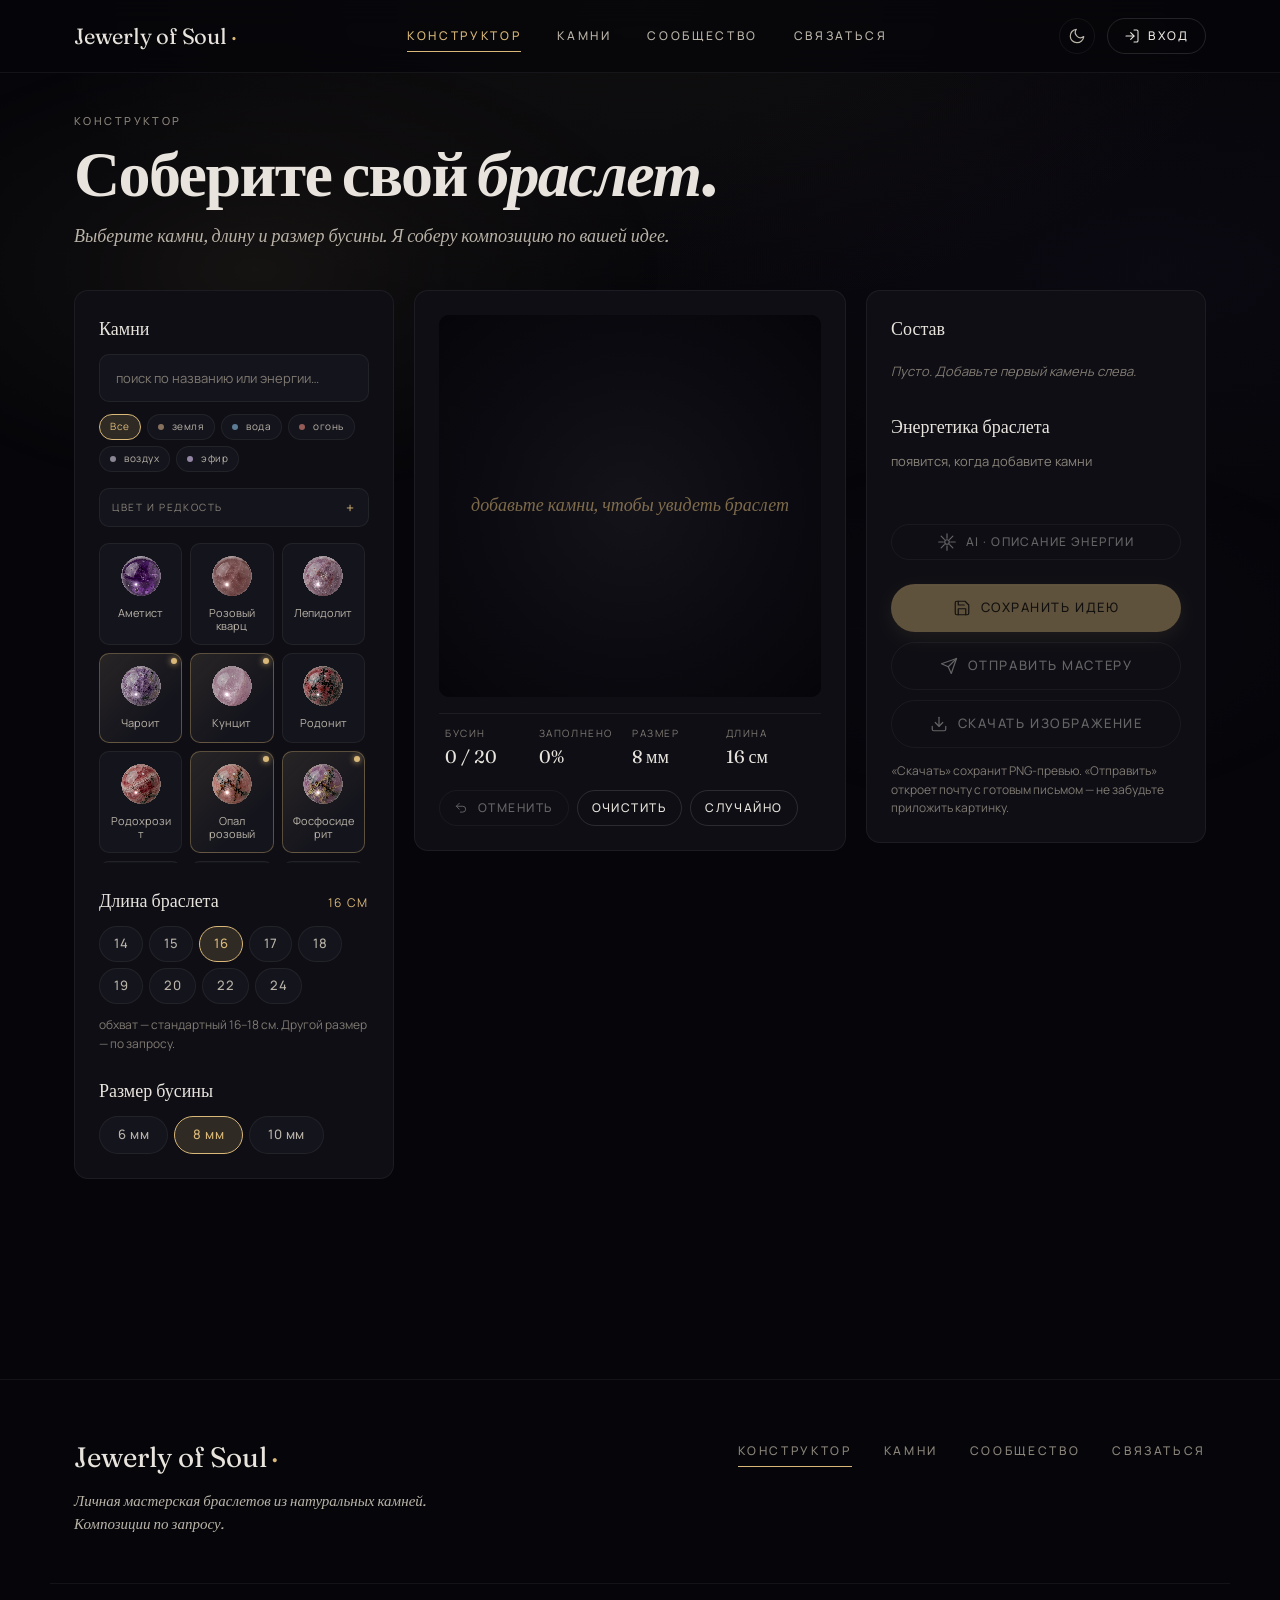
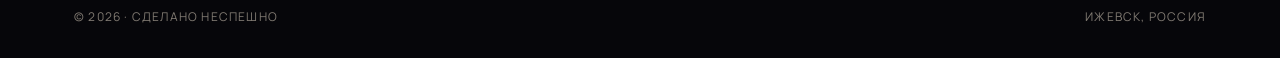
==== commit bbc64b94: "feat(polish): form microinteractions + typography balance + atmosphere rollout" ====
--- a/constructor.html
+++ b/constructor.html
@@ -27,9 +27,10 @@
     <link rel="stylesheet" href="styles/base.css">
     <link rel="stylesheet" href="styles/layout.css">
     <link rel="stylesheet" href="styles/components.css">
+    <link rel="stylesheet" href="styles/atmosphere.css">
     <link rel="stylesheet" href="styles/pages/constructor.css">
 </head>
-<body data-page="constructor">
+<body data-page="constructor" data-atmosphere>
 
     <header id="siteHeader"></header>
 
--- a/styles/base.css
+++ b/styles/base.css
@@ -8,6 +8,18 @@
 
 *, *::before, *::after { box-sizing: border-box; }
 * { margin: 0; padding: 0; }
+
+/* Touch: убираем серо-синюю вспышку при тапе на всех элементах —
+   у нас собственный :active-feedback, системный flash выглядит дёшево. */
+* { -webkit-tap-highlight-color: transparent; }
+
+/* Интерактивные элементы — touch-action: manipulation убирает
+   300ms-задержку double-tap-zoom, тап срабатывает мгновенно. */
+button, a, label, summary,
+.chip, .btn, [role="button"],
+input[type="checkbox"], input[type="radio"], select {
+    touch-action: manipulation;
+}
 
 html { scroll-behavior: smooth; }
 
@@ -71,13 +83,19 @@
     }
 }
 
-/* --- Типографические утилиты ----------------------------------- */
+/* --- Типографические утилиты v2 -------------------------------- *
+ * Гармонизированный type-scale. Заголовки используют text-wrap:
+ * balance — браузер сам распределяет слова по строкам без «сирот»
+ * (одиноких слов на последней строке). Параграфы — text-wrap:
+ * pretty для аккуратного финального ряда.
+ * --------------------------------------------------------------- */
 
 .font-display {
     font-family: var(--font-display);
     font-weight: 400;
     letter-spacing: -0.01em;
     line-height: 1.1;
+    text-wrap: balance;
 }
 
 .font-display em,
@@ -100,10 +118,35 @@
 .soft  { color: var(--text-soft); }
 .accent{ color: var(--accent); }
 
-.h-1 { font-family: var(--font-display); font-size: clamp(40px, 6vw, var(--text-3xl)); line-height: 1.05; letter-spacing: -0.015em; }
-.h-2 { font-family: var(--font-display); font-size: clamp(32px, 4vw, var(--text-2xl)); line-height: 1.1; letter-spacing: -0.01em; }
-.h-3 { font-family: var(--font-display); font-size: var(--text-xl); line-height: 1.2; }
-.h-4 { font-family: var(--font-display); font-size: var(--text-lg); line-height: 1.3; }
+/* Заголовки — fluid clamp() со сбалансированным переносом.
+ * Оптическая коррекция трекинга: чем крупнее кегль, тем плотнее. */
+.h-1 {
+    font-family: var(--font-display);
+    font-size: clamp(40px, 6vw, var(--text-3xl));
+    line-height: 1.04;
+    letter-spacing: -0.025em;
+    text-wrap: balance;
+}
+.h-2 {
+    font-family: var(--font-display);
+    font-size: clamp(32px, 4vw, var(--text-2xl));
+    line-height: 1.1;
+    letter-spacing: -0.018em;
+    text-wrap: balance;
+}
+.h-3 {
+    font-family: var(--font-display);
+    font-size: var(--text-xl);
+    line-height: 1.2;
+    letter-spacing: -0.01em;
+    text-wrap: balance;
+}
+.h-4 {
+    font-family: var(--font-display);
+    font-size: var(--text-lg);
+    line-height: 1.3;
+    text-wrap: balance;
+}
 
 .lead {
     font-family: var(--font-display);
@@ -111,7 +154,12 @@
     font-size: var(--text-md);
     color: var(--text-soft);
     line-height: 1.55;
-}
+    text-wrap: pretty;
+    max-width: 62ch;          /* оптимальная мера строки для читаемости */
+}
+
+/* Длинный body-текст — аккуратный перенос, без «сирот» */
+p { text-wrap: pretty; }
 
 /* --- Контейнер ------------------------------------------------- */
 
@@ -245,30 +293,52 @@
 }
 
 /* =================================================================
- * SCROLL-REVEAL — общая анимация появления секций
- * Все блоки с [data-reveal] стартуют opacity:0 + translateY,
- * после .is-revealed мягко въезжают.
+ * SCROLL-REVEAL — premium motion system v2
+ *
+ * Декларация: <section data-reveal="VARIANT">...
+ * Варианты   : fade-up (default), fade-down, fade-left, fade-right,
+ *              blur-in, scale-in, rise
+ *
+ * Каждый вариант имеет своё "from-состояние", а ".is-revealed"
+ * возвращает в нейтраль. Используем --ease-out-quint и --dur-xl
+ * для cinematic-ощущения (длинный мягкий финиш).
  * ============================================================== */
 
 [data-reveal] {
     opacity: 0;
+    transition:
+        opacity var(--dur-xl) var(--ease-out-quint),
+        transform var(--dur-xl) var(--ease-out-quint),
+        filter var(--dur-xl) var(--ease-out-quint);
+    will-change: opacity, transform;
+}
+
+/* Default (без вариант-класса) — мягкое fade-up */
+[data-reveal]:not(.reveal--fade-down):not(.reveal--fade-left):not(.reveal--fade-right):not(.reveal--blur-in):not(.reveal--scale-in):not(.reveal--rise) {
     transform: translateY(28px);
-    transition:
-        opacity calc(var(--dur-page) * 0.9) var(--ease-out),
-        transform calc(var(--dur-page) * 0.9) var(--ease-out);
-    will-change: opacity, transform;
-}
-
+}
+
+/* Варианты */
+.reveal--fade-up      { transform: translateY(28px); }
+.reveal--fade-down    { transform: translateY(-28px); }
+.reveal--fade-left    { transform: translateX(-36px); }
+.reveal--fade-right   { transform: translateX(36px); }
+.reveal--blur-in      { filter: blur(14px); }
+.reveal--scale-in     { transform: scale(0.96); }
+.reveal--rise         { transform: translateY(44px) scale(0.98); }
+
+/* Финал — всё в нейтраль */
 [data-reveal].is-revealed {
     opacity: 1;
-    transform: translateY(0);
+    transform: translateY(0) translateX(0) scale(1);
+    filter: blur(0);
 }
 
 /* Stagger для прямых детей — задержка через CSS-переменную */
 .reveal-stagger-child {
     opacity: 0;
     transform: translateY(20px);
-    animation: reveal-fade-up var(--dur-page) var(--ease-out) forwards;
+    animation: reveal-fade-up var(--dur-xl) var(--ease-out-quint) forwards;
     animation-delay: var(--reveal-delay, 0ms);
 }
 
@@ -277,13 +347,119 @@
     to   { opacity: 1; transform: translateY(0); }
 }
 
+/* Универсальный stagger без data-reveal: задаётся
+   inline-стилем --stagger:N — задержка считается автоматически.
+       <li class="stagger-item" style="--stagger:0">...
+       <li class="stagger-item" style="--stagger:1">...
+   ----- */
+.stagger-item {
+    opacity: 0;
+    transform: translateY(16px);
+    animation: reveal-fade-up var(--dur-lg) var(--ease-out-quint) forwards;
+    animation-delay: calc(var(--stagger, 0) * var(--stagger-step));
+}
+
 @media (prefers-reduced-motion: reduce) {
     [data-reveal], [data-reveal].is-revealed,
-    .reveal-stagger-child {
+    .reveal-stagger-child, .stagger-item {
         opacity: 1 !important;
         transform: none !important;
+        filter: none !important;
         animation: none !important;
         transition: none !important;
+    }
+}
+
+/* =================================================================
+ * PREMIUM HOVER UTILITIES — единый язык интерактивности
+ *
+ *   .hover-lift     — приподнимается на 4px + усиливается тень
+ *   .hover-glow     — мягкое золотое свечение по контуру
+ *   .hover-fade     — opacity 0.6→1.0 на hover (для muted-ссылок)
+ *   .hover-zoom     — лёгкий scale(1.02) на hover (только для media)
+ *   .hover-soft     — комбо lift+glow для карточек-объектов
+ *   .press-feedback — scale(0.98) на :active для кликабельных
+ *
+ * Принцип: компоненты декларативно подмешивают эти классы,
+ * а не повторяют hover-CSS на каждой странице.
+ * ============================================================== */
+
+.hover-lift {
+    transition:
+        transform var(--dur-md) var(--ease-out-quint),
+        box-shadow var(--dur-lg) var(--ease-out-quint);
+}
+.hover-lift:hover {
+    transform: translateY(-4px);
+    box-shadow: var(--shadow-md);
+}
+
+.hover-glow {
+    transition: box-shadow var(--dur-lg) var(--ease-out-quint),
+                border-color var(--dur-md) var(--ease-out);
+}
+.hover-glow:hover {
+    box-shadow: var(--shadow-accent);
+    border-color: var(--accent);
+}
+
+.hover-fade {
+    opacity: 0.62;
+    transition: opacity var(--dur-md) var(--ease-out);
+}
+.hover-fade:hover { opacity: 1; }
+
+.hover-zoom {
+    overflow: hidden;
+}
+.hover-zoom > * {
+    transition: transform calc(var(--dur-xl) * 1.5) var(--ease-out-quint);
+}
+.hover-zoom:hover > * { transform: scale(1.04); }
+
+/* Soft — комбинация lift + glow для люксовых карточек */
+.hover-soft {
+    transition:
+        transform var(--dur-md) var(--ease-out-quint),
+        box-shadow var(--dur-lg) var(--ease-out-quint),
+        border-color var(--dur-md) var(--ease-out);
+}
+.hover-soft:hover {
+    transform: translateY(-3px);
+    box-shadow:
+        0 18px 48px rgba(0, 0, 0, 0.32),
+        var(--shadow-accent);
+    border-color: rgba(217, 184, 121, 0.32);
+}
+
+.press-feedback {
+    transition: transform var(--dur-xs) var(--ease-out);
+}
+.press-feedback:active { transform: scale(0.97); }
+
+@media (prefers-reduced-motion: reduce) {
+    .hover-lift, .hover-glow, .hover-fade, .hover-zoom, .hover-soft, .press-feedback {
+        transition: none !important;
+    }
+    .hover-lift:hover, .hover-soft:hover, .press-feedback:active,
+    .hover-zoom:hover > * {
+        transform: none !important;
+    }
+}
+
+/* На touch-устройствах (hover недоступен) :hover «залипает» после
+   тапа до следующего касания в другом месте — выглядит как баг.
+   Нейтрализуем самые заметные hover-трансформы: lift и зум визуала.
+   Тень/цвет оставляем — они не создают ощущения «застрявшего». */
+@media (hover: none) {
+    .hover-lift:hover,
+    .hover-soft:hover {
+        transform: none;
+    }
+    .hover-zoom:hover > * { transform: none; }
+    .idea-card:hover .idea-card__visual canvas,
+    .featured-card:hover .featured-card__visual canvas {
+        transform: none;
     }
 }
 
@@ -298,8 +474,9 @@
 
 ::view-transition-old(root),
 ::view-transition-new(root) {
-    animation-duration: 320ms;
-    animation-timing-function: cubic-bezier(0.4, 0, 0.2, 1);
+    animation-duration: var(--dur-lg);
+    animation-timing-function: var(--ease-out-quint);
+    animation-fill-mode: both;
 }
 
 ::view-transition-old(root) {
@@ -307,15 +484,16 @@
 }
 ::view-transition-new(root) {
     animation-name: vt-fade-in;
+    animation-duration: var(--dur-xl);
 }
 
 @keyframes vt-fade-out {
-    from { opacity: 1; }
-    to   { opacity: 0; }
+    from { opacity: 1; transform: scale(1); filter: blur(0); }
+    to   { opacity: 0; transform: scale(1.02); filter: blur(6px); }
 }
 @keyframes vt-fade-in {
-    from { opacity: 0; transform: translateY(8px); }
-    to   { opacity: 1; transform: translateY(0); }
+    from { opacity: 0; transform: translateY(14px) scale(0.99); filter: blur(8px); }
+    to   { opacity: 1; transform: translateY(0) scale(1); filter: blur(0); }
 }
 
 @media (prefers-reduced-motion: reduce) {
--- a/styles/layout.css
+++ b/styles/layout.css
@@ -351,28 +351,57 @@
         border-top: 1px solid var(--border);
         padding-bottom: env(safe-area-inset-bottom, 0);
         box-shadow: 0 -8px 24px rgba(0, 0, 0, 0.35);
-    }
+        /* hide-on-scroll-down: панель уезжает вниз */
+        transform: translateY(0);
+        transition: transform var(--dur-lg) var(--ease-out-quint);
+        will-change: transform;
+    }
+    .bottom-nav.is-tucked {
+        transform: translateY(calc(100% + 8px));
+    }
+
     .bottom-nav__link {
+        position: relative;
         display: flex;
         flex-direction: column;
         align-items: center;
         justify-content: center;
-        gap: 4px;
+        gap: 5px;
         min-height: 64px;
         padding: var(--space-2) 4px;
         font-size: 10px;
         letter-spacing: 0.08em;
         text-transform: uppercase;
         color: var(--text-muted);
-        transition:
-            color var(--dur-mid) var(--ease),
-            background var(--dur-mid) var(--ease);
-    }
+        transition: color var(--dur-md) var(--ease-out);
+        -webkit-tap-highlight-color: transparent;
+    }
+
+    /* Премиум-индикатор активного пункта — золотая чёрточка сверху */
+    .bottom-nav__indicator {
+        position: absolute;
+        top: 0;
+        left: 50%;
+        width: 0;
+        height: 2px;
+        border-radius: 0 0 2px 2px;
+        background: var(--accent);
+        box-shadow: 0 0 8px var(--accent);
+        transform: translateX(-50%);
+        transition: width var(--dur-lg) var(--ease-out-quint);
+    }
+    .bottom-nav__link.is-active .bottom-nav__indicator { width: 28px; }
+
     .bottom-nav__link.is-active {
         color: var(--accent);
         background: linear-gradient(to bottom, rgba(217, 184, 121, 0.08), transparent);
     }
-    .bottom-nav__link:active { background: var(--bg-elev-2); }
+
+    /* Tactile press — иконка слегка вдавливается */
+    .bottom-nav__link:active .bottom-nav__icon {
+        transform: scale(0.86);
+    }
+
     .bottom-nav__icon {
         width: 22px;
         height: 22px;
@@ -381,7 +410,11 @@
         stroke-width: 1.6;
         stroke-linecap: round;
         stroke-linejoin: round;
-    }
+        transition: transform var(--dur-xs) var(--ease-out);
+    }
+    .bottom-nav__link.is-active .bottom-nav__icon { stroke-width: 1.9; }
+
+    .bottom-nav__label { line-height: 1; }
 }
 
 /* На очень узких — Связь/Лента остаются читаемыми */
@@ -389,3 +422,8 @@
     .bottom-nav__link { font-size: 9px; padding: var(--space-2) 2px; }
     .bottom-nav__icon { width: 20px; height: 20px; }
 }
+
+@media (prefers-reduced-motion: reduce) {
+    .bottom-nav { transition: none; }
+    .bottom-nav.is-tucked { transform: translateY(0); }
+}
--- a/styles/components.css
+++ b/styles/components.css
@@ -3,7 +3,13 @@
  * кнопки, чипы, карточки, поля ввода
  * ================================================================= */
 
-/* ---------- Кнопки -------------------------------------------- */
+/* ---------- Кнопки v2 — premium hover system ---------------- *
+ * Принципы:
+ *   • transition разнесён по свойствам — каждое со своей duration/easing,
+ *     чтобы движение было «слойным» (тень опаздывает за лифтом).
+ *   • Active-state на 60мс с лёгким scale(0.98) — tactile-feedback.
+ *   • Без `all`-transition (она перерасходует CPU на лишних свойствах).
+ */
 
 .btn {
     display: inline-flex;
@@ -18,8 +24,15 @@
     letter-spacing: 0.12em;
     text-transform: uppercase;
     border: 1px solid transparent;
-    transition: all var(--dur-mid) var(--ease);
     white-space: nowrap;
+    cursor: pointer;
+    position: relative;
+    transition:
+        background var(--dur-md) var(--ease-out),
+        color var(--dur-md) var(--ease-out),
+        border-color var(--dur-md) var(--ease-out),
+        box-shadow var(--dur-lg) var(--ease-out-quint),
+        transform var(--dur-md) var(--ease-out-quint);
 }
 
 .btn:disabled {
@@ -27,15 +40,28 @@
     cursor: not-allowed;
 }
 
+/* Tactile press-feedback для всех кнопок */
+.btn:active:not(:disabled) {
+    transform: translateY(0) scale(0.98);
+    transition:
+        transform var(--dur-xs) var(--ease-out),
+        box-shadow var(--dur-xs) var(--ease-out);
+}
+
 .btn--primary {
     background: var(--accent);
     color: var(--accent-fg);
-    box-shadow: 0 6px 20px rgba(217, 184, 121, 0.25);
+    box-shadow:
+        0 6px 20px rgba(217, 184, 121, 0.22),
+        0 1px 0 rgba(255, 255, 255, 0.10) inset;
 }
 .btn--primary:hover:not(:disabled) {
     background: var(--accent-hover);
-    transform: translateY(-1px);
-    box-shadow: 0 8px 26px rgba(217, 184, 121, 0.35);
+    transform: translateY(-2px);
+    box-shadow:
+        0 14px 36px rgba(217, 184, 121, 0.36),
+        0 4px 12px rgba(217, 184, 121, 0.20),
+        0 1px 0 rgba(255, 255, 255, 0.14) inset;
 }
 
 .btn--ghost {
@@ -46,6 +72,8 @@
 .btn--ghost:hover:not(:disabled) {
     border-color: var(--accent);
     color: var(--accent);
+    background: rgba(217, 184, 121, 0.04);
+    box-shadow: 0 6px 22px rgba(0, 0, 0, 0.18);
 }
 
 .btn--sm {
@@ -56,8 +84,12 @@
 
 .btn--block { width: 100%; }
 
-.btn__arrow { font-size: 1.1em; line-height: 1; transition: transform var(--dur-mid) var(--ease); }
-.btn:hover .btn__arrow { transform: translateX(3px); }
+.btn__arrow {
+    font-size: 1.1em;
+    line-height: 1;
+    transition: transform var(--dur-md) var(--ease-out-quint);
+}
+.btn:hover:not(:disabled) .btn__arrow { transform: translateX(4px); }
 
 /* ---------- Чипы --------------------------------------------- */
 
@@ -152,22 +184,41 @@
     margin-top: 4px;
 }
 
-/* ---------- Поля ввода ---------------------------------------- */
+/* ---------- Поля ввода v2 — elegant form interactions -------- */
 
 .field {
     width: 100%;
-    height: 44px;
+    height: 48px;
     padding: 0 16px;
     background: var(--bg-elev-2);
     border: 1px solid var(--border);
     border-radius: var(--radius-md);
     color: var(--text);
     font-size: var(--text-sm);
-    transition: border-color var(--dur-mid) var(--ease);
-}
-
-.field:focus { outline: none; border-color: var(--accent); }
-.field::placeholder { color: var(--text-faint); }
+    transition:
+        border-color var(--dur-md) var(--ease-out),
+        background var(--dur-md) var(--ease-out),
+        box-shadow var(--dur-lg) var(--ease-out-quint);
+}
+
+/* Hover — едва заметный подъём контраста границы */
+.field:hover:not(:focus) { border-color: var(--border-strong); }
+
+/* Focus — золотая граница + мягкое внешнее свечение (focus-glow) */
+.field:focus {
+    outline: none;
+    border-color: var(--accent);
+    background: var(--bg-elev-1);
+    box-shadow:
+        0 0 0 3px rgba(217, 184, 121, 0.10),
+        0 6px 20px rgba(0, 0, 0, 0.18);
+}
+.field::placeholder {
+    color: var(--text-faint);
+    transition: opacity var(--dur-md) var(--ease-out);
+}
+/* При фокусе плейсхолдер чуть тает — взгляд переходит на ввод */
+.field:focus::placeholder { opacity: 0.5; }
 
 textarea.field {
     height: auto;
@@ -185,6 +236,14 @@
     text-transform: uppercase;
     color: var(--text-muted);
     margin-bottom: 8px;
+    transition: color var(--dur-md) var(--ease-out);
+}
+/* Label подсвечивается, когда поле в фокусе (focus-within на обёртке) */
+label:focus-within .field-label,
+.field-group:focus-within .field-label { color: var(--accent); }
+
+@media (prefers-reduced-motion: reduce) {
+    .field, .field::placeholder, .field-label { transition: none; }
 }
 
 /* ---------- Бэйджи стихий ------------------------------------- */
@@ -286,15 +345,15 @@
     position: fixed;
     inset: 0;
     z-index: 900;
-    background: rgba(6, 6, 10, 0.78);
-    backdrop-filter: blur(8px);
-    -webkit-backdrop-filter: blur(8px);
+    background: rgba(6, 6, 10, 0.72);
+    backdrop-filter: blur(14px) saturate(120%);
+    -webkit-backdrop-filter: blur(14px) saturate(120%);
     display: flex;
     align-items: center;
     justify-content: center;
     padding: 24px;
     opacity: 0;
-    transition: opacity var(--dur-mid) var(--ease);
+    transition: opacity var(--dur-lg) var(--ease-out-quint);
 }
 .modal-backdrop.is-in  { opacity: 1; }
 .modal-backdrop.is-out { opacity: 0; }
@@ -305,13 +364,22 @@
     max-height: calc(100vh - 48px);
     overflow-y: auto;
     background: var(--bg-elev-1);
-    border: 1px solid var(--border);
-    border-radius: var(--radius-lg);
-    box-shadow: var(--shadow-soft);
-    transform: scale(0.96);
-    transition: transform var(--dur-mid) var(--ease);
-}
-.modal-backdrop.is-in .modal { transform: scale(1); }
+    border: 1px solid var(--border-strong);
+    border-radius: var(--radius-xl);
+    box-shadow:
+        0 30px 80px rgba(0, 0, 0, 0.55),
+        0 0 0 1px rgba(217, 184, 121, 0.08) inset;
+    /* Soft entrance: opacity-fade + slight scale + slight lift */
+    transform: scale(0.94) translateY(12px);
+    opacity: 0;
+    transition:
+        transform var(--dur-lg) var(--ease-out-quint),
+        opacity var(--dur-md) var(--ease-out);
+}
+.modal-backdrop.is-in .modal {
+    transform: scale(1) translateY(0);
+    opacity: 1;
+}
 
 .modal__head {
     display: flex;
@@ -349,6 +417,67 @@
 }
 
 /* =================================================================
+ * MOBILE: модалка → bottom-sheet (native luxury app feeling)
+ *
+ * На узких экранах модалка перестаёт быть «коробкой по центру» и
+ * становится листом, выезжающим снизу: скруглён только верх,
+ * есть drag-handle, действия в thumb-зоне, slide-up анимация.
+ * ============================================================== */
+
+@media (max-width: 600px) {
+    .modal-backdrop {
+        align-items: flex-end;        /* лист прижат к низу */
+        padding: 0;
+    }
+
+    .modal {
+        max-width: 100%;
+        max-height: 90svh;
+        border-radius: var(--radius-2xl) var(--radius-2xl) 0 0;
+        border-left: none;
+        border-right: none;
+        border-bottom: none;
+        box-shadow: 0 -20px 60px rgba(0, 0, 0, 0.6);
+        /* Bottom-sheet entrance: выезд снизу, без scale */
+        transform: translateY(100%);
+        transition:
+            transform var(--dur-lg) var(--ease-out-quint),
+            opacity var(--dur-sm) var(--ease-out);
+        /* safe-area для устройств с домашней полоской */
+        padding-bottom: env(safe-area-inset-bottom, 0);
+    }
+    .modal-backdrop.is-in .modal {
+        transform: translateY(0);
+    }
+
+    /* Drag-handle сверху листа — визуальный affordance «потяни/закрой» */
+    .modal::before {
+        content: '';
+        display: block;
+        width: 40px;
+        height: 4px;
+        border-radius: 999px;
+        background: var(--border-strong);
+        margin: 10px auto 0;
+        flex-shrink: 0;
+    }
+
+    /* На мобильном действия — крупнее, в строку, в thumb-зоне */
+    .modal__actions {
+        padding: var(--space-4) var(--space-5) var(--space-5);
+        gap: var(--space-3);
+    }
+    .modal__actions .btn {
+        flex: 1;
+        min-width: 0;
+        height: 52px;
+    }
+
+    .modal__head { padding: var(--space-3) var(--space-5) var(--space-3); }
+    .modal__body { padding: var(--space-5); }
+}
+
+/* =================================================================
  * SKELETONS
  * ============================================================== */
 
@@ -361,10 +490,12 @@
     display: block;
     background: linear-gradient(90deg,
         var(--bg-elev-2) 0%,
-        var(--bg-elev-3) 50%,
+        var(--bg-elev-3) 45%,
+        rgba(217, 184, 121, 0.06) 50%,   /* тёплый золотой проблеск в волне */
+        var(--bg-elev-3) 55%,
         var(--bg-elev-2) 100%);
     background-size: 200% 100%;
-    animation: skeleton-shimmer 1.6s linear infinite;
+    animation: skeleton-shimmer 1.8s var(--ease-in-out) infinite;
     border-radius: var(--radius-sm);
     height: 14px;
 }
@@ -376,11 +507,23 @@
 .skeleton-card {
     background: var(--bg-elev-1);
     border: 1px solid var(--border);
-    border-radius: var(--radius-lg);
+    border-radius: var(--radius-xl);
     padding: 22px;
     display: flex;
     flex-direction: column;
     align-items: center;
+    /* Карточки-скелетоны мягко «дышат» — менее статичны */
+    animation: skeleton-card-breath 2.4s var(--ease-in-out) infinite;
+}
+
+@keyframes skeleton-card-breath {
+    0%, 100% { opacity: 0.7; }
+    50%      { opacity: 1; }
+}
+
+@media (prefers-reduced-motion: reduce) {
+    .skeleton { animation: none; }
+    .skeleton-card { animation: none; opacity: 0.85; }
 }
 
 /* =================================================================
@@ -408,40 +551,54 @@
 .avatar--xl { width: 120px; height: 120px; font-size: 32px; }
 
 /* =================================================================
- * IDEA-КАРТОЧКА (общий компонент для profile/inspiration)
+ * IDEA-КАРТОЧКА v2 — luxury collectible object
+ *
+ * Карточка ощущается как ювелирный артефакт: глубокая слоистая
+ * тень, мягкое внутреннее освещение визуала, premium hover-lift
+ * с приподнятием и золотым подсветом. Tilt сохранён (data-tilt).
  * ============================================================== */
 
 .idea-card {
     display: block;
     position: relative;
-    background: var(--bg-elev-1);
+    background:
+        linear-gradient(180deg, rgba(255,255,255,0.015) 0%, transparent 40%),
+        var(--bg-elev-1);
     border: 1px solid var(--border);
-    border-radius: var(--radius-lg);
+    border-radius: var(--radius-xl);
     overflow: hidden;
     color: inherit;
     text-decoration: none;
+    /* Базовая тень — лёгкая, для отрыва от фона */
+    box-shadow: 0 2px 12px rgba(0, 0, 0, 0.22);
     transform-style: preserve-3d;
     transform:
         perspective(1000px)
         rotateX(var(--tilt-x, 0deg))
         rotateY(var(--tilt-y, 0deg))
-        translateY(calc(var(--tilt-active, 0) * -4px));
+        translateY(calc(var(--tilt-active, 0) * -6px));
     transition:
-        transform var(--dur-mid) var(--ease-out),
-        border-color var(--dur-mid) var(--ease),
-        box-shadow var(--dur-mid) var(--ease-out);
+        transform var(--dur-md) var(--ease-out-quint),
+        border-color var(--dur-md) var(--ease-out),
+        box-shadow var(--dur-lg) var(--ease-out-quint);
     will-change: transform;
 }
 .idea-card:hover {
-    border-color: var(--accent);
-    box-shadow: var(--shadow-md), var(--shadow-accent);
+    border-color: rgba(217, 184, 121, 0.32);
+    box-shadow:
+        0 24px 56px rgba(0, 0, 0, 0.42),
+        0 8px 20px rgba(0, 0, 0, 0.28),
+        0 0 32px rgba(217, 184, 121, 0.10);
     color: inherit;
 }
 
 .idea-card__visual {
     width: 100%;
     aspect-ratio: 1;
-    background: radial-gradient(circle at 50% 50%, #161219 0%, #06060A 75%);
+    /* Многослойный фон: тёплое центральное свечение + глубокий винётинг */
+    background:
+        radial-gradient(circle at 50% 42%, rgba(217, 184, 121, 0.07) 0%, transparent 55%),
+        radial-gradient(circle at 50% 50%, #181318 0%, #07070B 78%);
     display: flex;
     align-items: center;
     justify-content: center;
@@ -449,35 +606,56 @@
     position: relative;
     overflow: hidden;
 }
-.idea-card__visual canvas { width: 100%; height: 100%; }
+.idea-card__visual canvas {
+    width: 100%; height: 100%;
+    position: relative;
+    z-index: 1;
+    transition: transform var(--dur-xl) var(--ease-out-quint);
+}
+/* При hover браслет внутри карточки чуть приближается */
+.idea-card:hover .idea-card__visual canvas { transform: scale(1.045); }
+
+/* Винётка по краям визуала — собирает взгляд к центру */
+.idea-card__visual::before {
+    content: '';
+    position: absolute;
+    inset: 0;
+    z-index: 2;
+    pointer-events: none;
+    box-shadow: inset 0 0 60px rgba(0, 0, 0, 0.5);
+}
 
 /* Glare-блик при tilt — лёгкий, не «дешёвый» */
 .idea-card__visual::after {
     content: '';
     position: absolute;
     inset: 0;
+    z-index: 3;
     background: radial-gradient(circle at
         calc(50% + var(--tilt-shift-x, 0px) * 4)
         calc(50% + var(--tilt-shift-y, 0px) * 4),
-        rgba(255,255,255,0.06) 0%,
-        transparent 35%);
+        rgba(255,255,255,0.08) 0%,
+        transparent 38%);
     opacity: var(--tilt-active, 0);
     pointer-events: none;
-    transition: opacity var(--dur-mid) var(--ease);
+    transition: opacity var(--dur-md) var(--ease);
 }
 
 .idea-card__body {
-    padding: var(--space-4) var(--space-5) var(--space-5);
+    padding: var(--space-5) var(--space-5) var(--space-5);
     display: flex;
     flex-direction: column;
-    gap: var(--space-2);
+    gap: var(--space-3);
 }
 
 .idea-card__title {
     font-family: var(--font-display);
-    font-size: var(--text-md);
-    line-height: 1.25;
-}
+    font-size: var(--text-lg);
+    line-height: 1.22;
+    letter-spacing: -0.01em;
+    transition: color var(--dur-md) var(--ease-out);
+}
+.idea-card:hover .idea-card__title { color: var(--accent); }
 
 /* Sub-строка скрыта по умолчанию — у нас минимализм */
 .idea-card__sub {
@@ -489,10 +667,12 @@
     color: var(--text-muted);
     font-size: var(--text-xs);
 }
-.idea-card__author .avatar { width: 22px; height: 22px; font-size: 9px; }
+.idea-card__author .avatar { width: 24px; height: 24px; font-size: 9px; }
 
 .idea-card__badge {
-    display: inline-block;
+    display: inline-flex;
+    align-items: center;
+    gap: 6px;
     font-size: 10px;
     letter-spacing: 0.16em;
     text-transform: uppercase;
@@ -501,11 +681,27 @@
 .idea-card__badge--draft { color: var(--text-faint); font-style: italic; }
 
 .idea-card__like {
-    display: inline-flex; align-items: center; gap: 4px;
+    display: inline-flex; align-items: center; gap: 5px;
     font-size: var(--text-xs);
     color: var(--text-soft);
-}
-.idea-card__like.is-active { color: var(--accent); }
+    padding: 6px 10px;
+    border-radius: var(--radius-full);
+    border: 1px solid transparent;
+    transition:
+        color var(--dur-md) var(--ease-out),
+        border-color var(--dur-md) var(--ease-out),
+        background var(--dur-md) var(--ease-out),
+        transform var(--dur-xs) var(--ease-out);
+}
+.idea-card__like:hover {
+    color: var(--accent);
+    border-color: var(--border-strong);
+}
+.idea-card__like:active { transform: scale(0.92); }
+.idea-card__like.is-active {
+    color: var(--accent);
+    background: var(--accent-soft);
+}
 
 /* =================================================================
  * PREMIUM CURSOR — золотая точка + кольцо с инерцией
@@ -600,8 +796,8 @@
     opacity: 0;
     pointer-events: none;
     transition:
-        transform var(--dur-mid) var(--ease-out),
-        opacity var(--dur-mid) var(--ease-out);
+        transform var(--dur-lg) var(--ease-out-quint),
+        opacity var(--dur-md) var(--ease-out);
 }
 .idea-card:hover .idea-card__overlay {
     transform: translateY(0);
@@ -610,9 +806,11 @@
 
 .idea-card__overlay-info {
     display: flex;
-    gap: var(--space-3);
+    align-items: center;
+    gap: var(--space-2);
     font-size: 11px;
-    letter-spacing: 0.06em;
+    letter-spacing: 0.08em;
+    text-transform: uppercase;
     color: var(--text-soft);
 }
 
--- a/styles/atmosphere.css
+++ b/styles/atmosphere.css
@@ -0,0 +1,155 @@
+/* =================================================================
+ * atmosphere.css — ambient motion + atmospheric layering
+ *
+ * Цель: создать ощущение «живого» пространства, не вторгаясь в
+ * читаемость контента. Эффекты:
+ *   • orb — медленно дрейфующее золотое световое пятно
+ *   • drift-gradient — лёгкий сдвиг градиентов фона
+ *   • aura — multi-layer hero-сияние
+ *
+ * Все движения очень медленные (40–120s) и низко-амплитудные.
+ * Все эффекты выключаются на prefers-reduced-motion.
+ *
+ * Подключение: <link rel="stylesheet" href="styles/atmosphere.css">
+ * после base.css в каждом HTML.
+ * ================================================================= */
+
+/* =================================================================
+ * 1. AMBIENT ORB — медленно дрейфующее золотое сияние в фоне
+ * Используется на главной странице и крупных разделах.
+ * Создаётся через ::before на body[data-atmosphere].
+ * ============================================================== */
+
+body[data-atmosphere]::before {
+    content: '';
+    position: fixed;
+    inset: 0;
+    z-index: -2;
+    pointer-events: none;
+    background: radial-gradient(
+        ellipse 50% 40% at 20% 30%,
+        rgba(217, 184, 121, 0.08) 0%,
+        rgba(217, 184, 121, 0.03) 30%,
+        transparent 65%
+    );
+    animation: orb-drift 60s ease-in-out infinite alternate;
+    will-change: transform, opacity;
+}
+
+body[data-atmosphere]::after {
+    content: '';
+    position: fixed;
+    inset: 0;
+    z-index: -2;
+    pointer-events: none;
+    background: radial-gradient(
+        ellipse 40% 30% at 80% 70%,
+        rgba(124, 79, 191, 0.06) 0%,
+        rgba(124, 79, 191, 0.02) 35%,
+        transparent 70%
+    );
+    animation: orb-drift-alt 90s ease-in-out infinite alternate;
+    will-change: transform, opacity;
+}
+
+@keyframes orb-drift {
+    0%   { transform: translate3d(0, 0, 0) scale(1);    opacity: 0.7; }
+    50%  { transform: translate3d(8vw, -4vh, 0) scale(1.15); opacity: 1.0; }
+    100% { transform: translate3d(-6vw, 6vh, 0) scale(0.95); opacity: 0.6; }
+}
+
+@keyframes orb-drift-alt {
+    0%   { transform: translate3d(0, 0, 0) scale(1);     opacity: 0.5; }
+    50%  { transform: translate3d(-10vw, 5vh, 0) scale(1.2);  opacity: 0.9; }
+    100% { transform: translate3d(5vw, -8vh, 0) scale(0.9); opacity: 0.4; }
+}
+
+/* На светлой теме — orb становится тёплее, чтобы не «холодить» фон */
+html[data-theme="light"] body[data-atmosphere]::before {
+    background: radial-gradient(
+        ellipse 50% 40% at 20% 30%,
+        rgba(184, 146, 74, 0.06) 0%,
+        rgba(184, 146, 74, 0.02) 30%,
+        transparent 65%
+    );
+}
+html[data-theme="light"] body[data-atmosphere]::after {
+    background: radial-gradient(
+        ellipse 40% 30% at 80% 70%,
+        rgba(150, 100, 50, 0.04) 0%,
+        transparent 70%
+    );
+}
+
+/* =================================================================
+ * 2. HERO AURA v2 — три слоя сияния под главным браслетом
+ * Используется на index.html в .hero__visual-main.
+ * Каждый слой пульсирует со своим периодом — создаётся эффект
+ * «дыхания», как у живого камня.
+ * ============================================================== */
+
+.hero__visual-main {
+    /* Создаём stacking-context для слоёв */
+    isolation: isolate;
+}
+
+/* Базовая аура (тёплая, центральная) — уже есть в home.css через ::before.
+   Здесь добавляем второй слой через .hero__visual-main::after.
+   Третий слой — отдельный div .hero__aura-deep, его добавляет JS если нужно. */
+
+.hero__visual-main::after {
+    content: '';
+    position: absolute;
+    inset: -24%;
+    background: radial-gradient(
+        circle at 50% 50%,
+        rgba(124, 79, 191, 0.08) 0%,
+        rgba(217, 184, 121, 0.04) 35%,
+        transparent 70%
+    );
+    z-index: -1;
+    pointer-events: none;
+    animation: hero-aura-deep 12s ease-in-out infinite;
+    will-change: transform, opacity;
+}
+
+@keyframes hero-aura-deep {
+    0%, 100% { opacity: 0.4; transform: scale(1) rotate(0deg); }
+    50%      { opacity: 0.75; transform: scale(1.08) rotate(15deg); }
+}
+
+/* =================================================================
+ * 3. SOFT SCROLL-AMBIENT — лёгкий blur на больших фоновых слоях
+ * При прокрутке атмосферные слои чуть смещаются. Эффект тонкий,
+ * но даёт ощущение глубины (parallax-lite без JS-привязки).
+ * ============================================================== */
+
+body[data-atmosphere] {
+    background-attachment: fixed;
+}
+
+/* =================================================================
+ * 4. GRAIN — едва заметное зерно на фоне (опционально)
+ * Включается на body[data-atmosphere="grain"]. Не использует
+ * image-файл — генерация через SVG noise inline.
+ * ============================================================== */
+
+body[data-atmosphere="grain"]::before {
+    background-image:
+        radial-gradient(ellipse 50% 40% at 20% 30%, rgba(217, 184, 121, 0.08), transparent 65%),
+        url("data:image/svg+xml,%3Csvg xmlns='http://www.w3.org/2000/svg' width='200' height='200'%3E%3Cfilter id='n'%3E%3CfeTurbulence type='fractalNoise' baseFrequency='0.85' numOctaves='2' stitchTiles='stitch'/%3E%3CfeColorMatrix values='0 0 0 0 1 0 0 0 0 1 0 0 0 0 1 0 0 0 0.04 0'/%3E%3C/filter%3E%3Crect width='200' height='200' filter='url(%23n)'/%3E%3C/svg%3E");
+    background-blend-mode: overlay;
+}
+
+/* =================================================================
+ * Reduced motion — все атмосферные движения off, оставляем только
+ * статические градиенты для атмосферы без движения.
+ * ============================================================== */
+
+@media (prefers-reduced-motion: reduce) {
+    body[data-atmosphere]::before,
+    body[data-atmosphere]::after,
+    .hero__visual-main::after {
+        animation: none !important;
+    }
+}
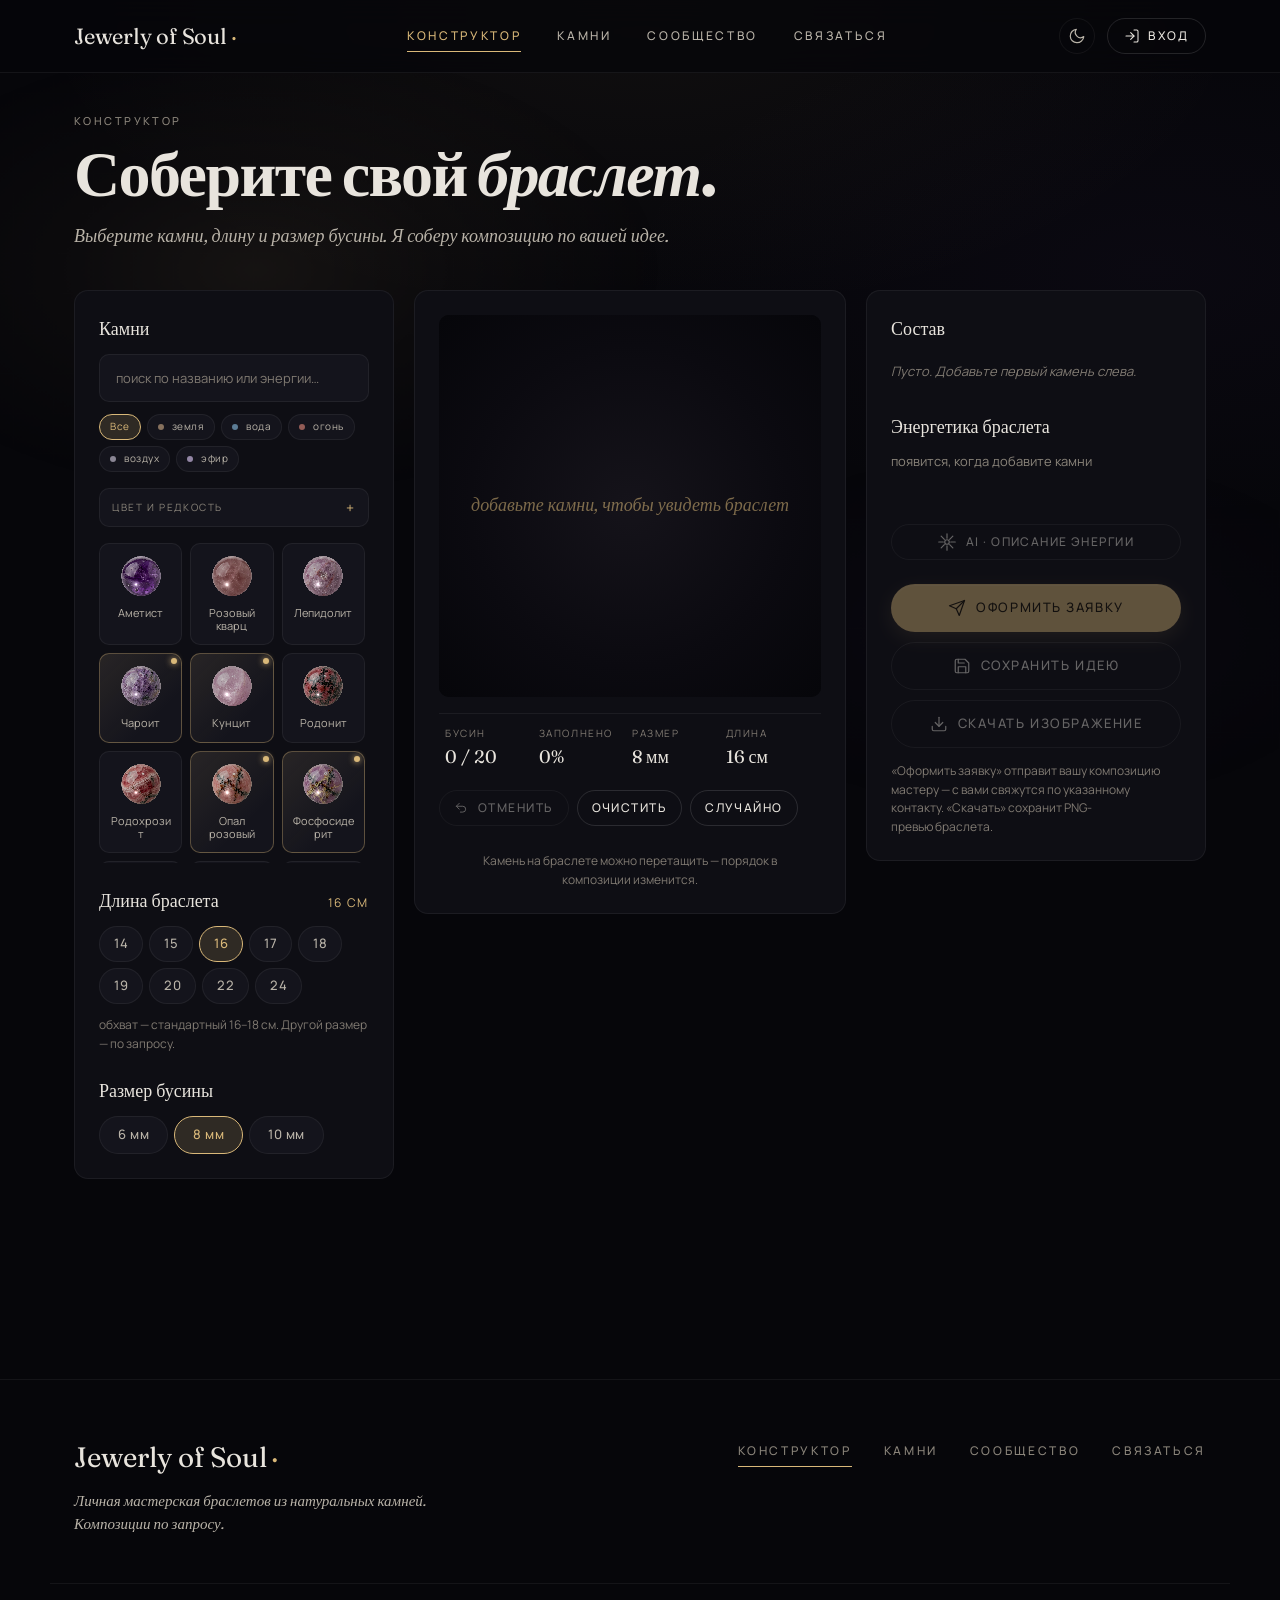
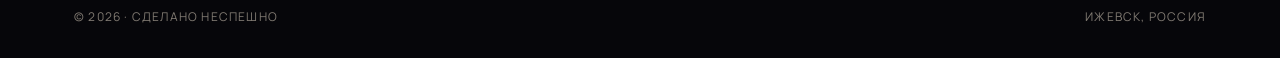
==== commit b87cae4b: "Бэкенд: аккаунты, заявки, лента сообщества, перетаскивание камней" ====
--- a/constructor.html
+++ b/constructor.html
@@ -162,6 +162,9 @@
                         <button class="btn btn--ghost btn--sm" id="clearBtn">Очистить</button>
                         <button class="btn btn--ghost btn--sm" id="randomBtn">Случайно</button>
                     </div>
+                    <p class="panel__hint" style="text-align:center; margin-top:10px">
+                        Камень на браслете можно перетащить — порядок в композиции изменится.
+                    </p>
                 </section>
 
                 <!-- ---------- ПРАВАЯ: состав ---------- -->
@@ -188,21 +191,21 @@
                     </section>
 
                     <section class="panel__section panel__section--actions">
-                        <button id="saveBtn" class="btn btn--primary btn--block" disabled>
+                        <button id="sendBtn" class="btn btn--primary btn--block" disabled>
+                            <svg class="icon" viewBox="0 0 24 24"><path d="M22 2L11 13"/><path d="M22 2l-7 20-4-9-9-4 20-7z"/></svg>
+                            Оформить заявку
+                        </button>
+                        <button id="saveBtn" class="btn btn--ghost btn--block" style="margin-top:10px" disabled>
                             <svg class="icon" viewBox="0 0 24 24"><path d="M19 21H5a2 2 0 0 1-2-2V5a2 2 0 0 1 2-2h11l5 5v11a2 2 0 0 1-2 2z"/><path d="M17 21v-8H7v8M7 3v5h8"/></svg>
                             Сохранить идею
-                        </button>
-                        <button id="sendBtn" class="btn btn--ghost btn--block" style="margin-top:10px" disabled>
-                            <svg class="icon" viewBox="0 0 24 24"><path d="M22 2L11 13"/><path d="M22 2l-7 20-4-9-9-4 20-7z"/></svg>
-                            Отправить мастеру
                         </button>
                         <button id="downloadBtn" class="btn btn--ghost btn--block" style="margin-top:10px" disabled>
                             <svg class="icon" viewBox="0 0 24 24"><path d="M21 15v4a2 2 0 0 1-2 2H5a2 2 0 0 1-2-2v-4"/><path d="M7 10l5 5 5-5"/><path d="M12 15V3"/></svg>
                             Скачать изображение
                         </button>
                         <p class="panel__hint" style="margin-top:14px">
-                            «Скачать» сохранит PNG-превью. «Отправить» откроет почту с готовым письмом —
-                            не забудьте приложить картинку.
+                            «Оформить заявку» отправит вашу композицию мастеру — с вами свяжутся по
+                            указанному контакту. «Скачать» сохранит PNG-превью браслета.
                         </p>
                     </section>
 
